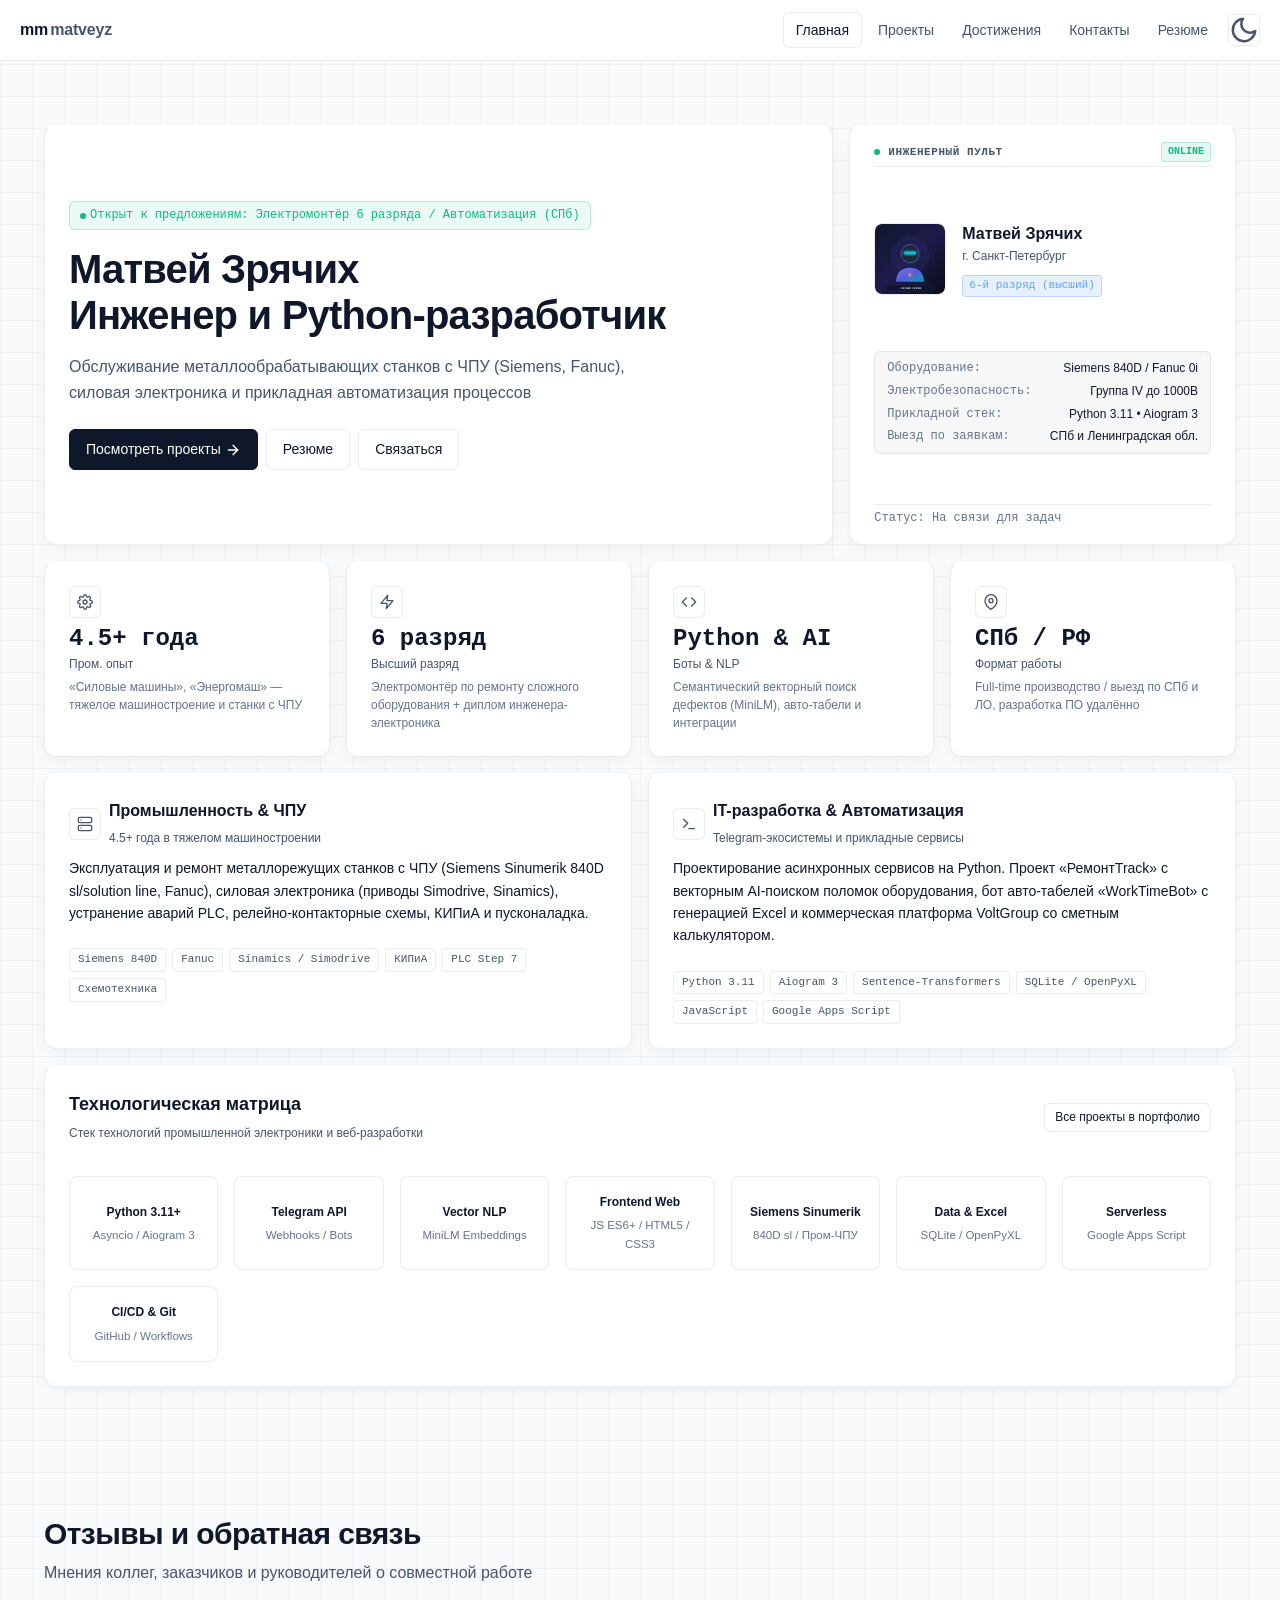
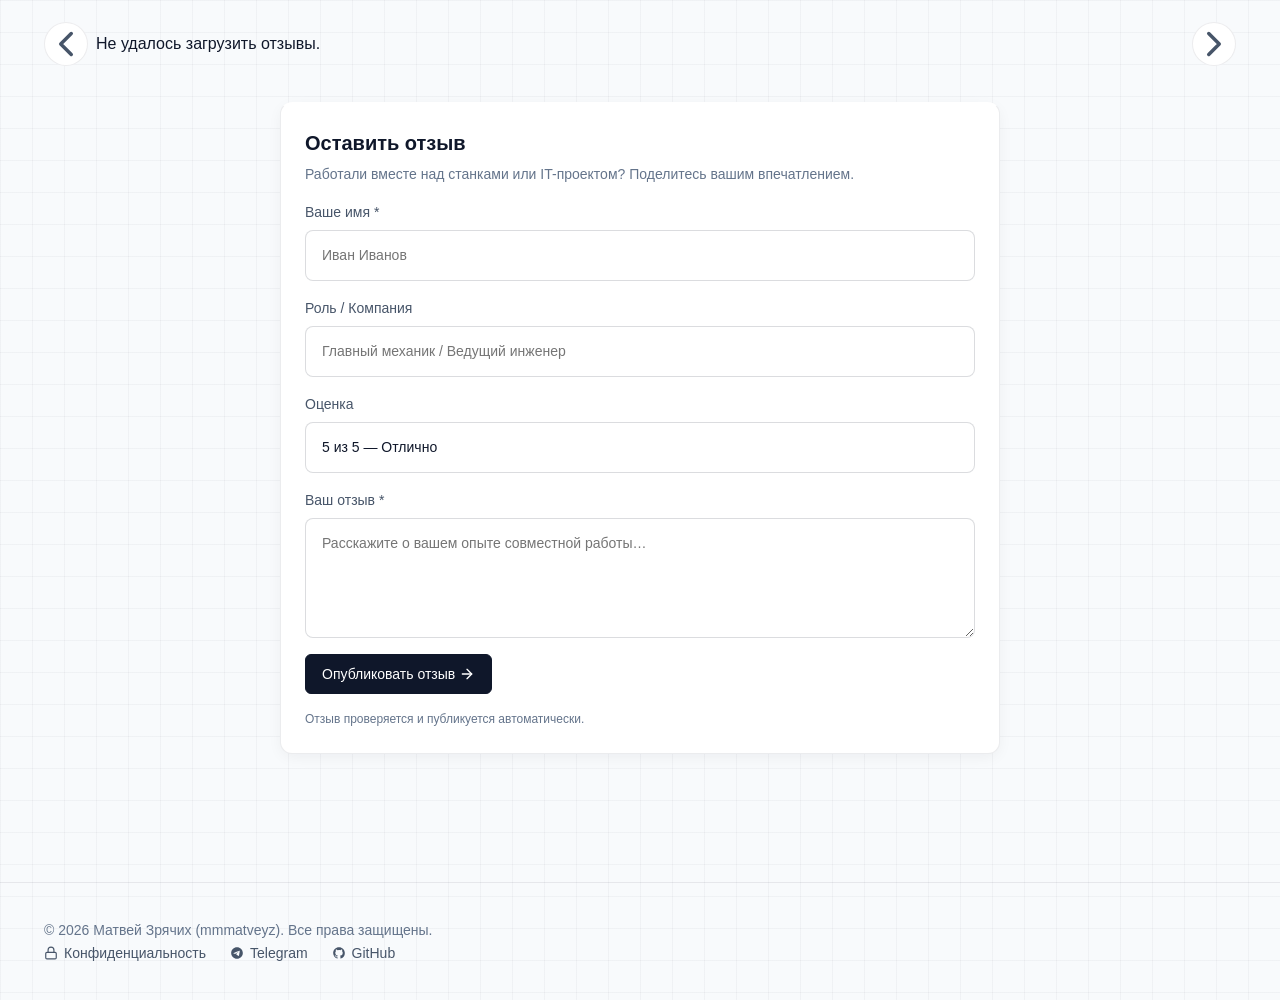
==== index.html @ 9f58d13a "feat(ui): redesign pages for high-density industrial engineering aesthetic" ====
<!DOCTYPE html>
<html lang="ru">
<head>
    <meta charset="UTF-8" />
    <meta name="viewport" content="width=device-width, initial-scale=1.0"/>
    <title>Матвей Зрячих | Электромонтёр и разработчик Telegram-ботов</title>
    <meta name="description" content="Портфолио Матвей Зрячих: обслуживание ЧПУ, разработка ботов на Python, автоматизация промышленных процессов."/>

    <meta property="og:title" content="Матвей Зрячих | Электромонтёр и разработчик Telegram-ботов">
    <meta property="og:description" content="Портфолио: обслуживание ЧПУ, разработка ботов на Python, автоматизация производства.">
    <meta property="og:type" content="website">
    <meta property="og:url" content="https://mmmatveyz.github.io/">
    <meta property="og:image" content="https://mmmatveyz.github.io/og-image.png">
    <meta property="og:locale" content="ru_RU">

    <!-- Yandex.Metrika counter -->
    <script type="text/javascript">
        (function(m,e,t,r,i,k,a){
            m[i]=m[i]||function(){(m[i].a=m[i].a||[]).push(arguments)};
            m[i].l=1*new Date();
            for (var j = 0; j < document.scripts.length; j++) {if (document.scripts[j].src === r) { return; }}
            k=e.createElement(t),a=e.getElementsByTagName(t)[0],k.async=1,k.src=r,a.parentNode.insertBefore(k,a)
        })(window, document,'script','https://mc.yandex.ru/metrika/tag.js?id=111155265', 'ym');

        ym(111155265, 'init', {ssr:true, webvisor:true, clickmap:true, ecommerce:"dataLayer", referrer: document.referrer, url: location.href, accurateTrackBounce:true, trackLinks:true});
    </script>
    <noscript><div><img src="https://mc.yandex.ru/watch/111155265" style="position:absolute; left:-9999px;" alt="" /></div></noscript>
    <!-- /Yandex.Metrika counter -->

    <script type="application/ld+json">
        {
            "@context": "https://schema.org",
            "@type": "Person",
            "name": "Матвей Зрячих",
            "jobTitle": "Электромонтёр-инженер, разработчик Telegram-ботов",
            "url": "https://mmmatveyz.github.io",
            "sameAs": ["https://t.me/mmmatveyz", "https://github.com/mmmatveyz"],
            "worksLocation": {
                "@type": "Place",
                "address": {"@type": "PostalAddress", "addressLocality": "Санкт-Петербург", "addressCountry": "RU"}
            }
        }
    </script>

    <link rel="preconnect" href="https://fonts.googleapis.com"/>
    <link rel="preconnect" href="https://fonts.gstatic.com" crossorigin/>
    <link href="https://fonts.googleapis.com/css2?family=Inter:wght@400;500;600;700&family=JetBrains+Mono:wght@400;500;600&display=swap" rel="stylesheet"/>
    <link rel="stylesheet" href="css/style.css"/>

    <!-- Theme Color & Mobile Browser Bar -->
    <meta name="theme-color" content="#080b11">
    <meta name="msapplication-TileColor" content="#080b11">

    <!-- Favicons & Touch Icons -->
    <link rel="icon" type="image/svg+xml" href="favicon.svg">
    <link rel="icon" type="image/png" sizes="32x32" href="favicon-32x32.png">
    <link rel="icon" type="image/png" sizes="16x16" href="favicon-16x16.png">
    <link rel="apple-touch-icon" sizes="180x180" href="apple-touch-icon.png">
    <link rel="shortcut icon" href="favicon.ico">

    <!-- Web App Manifest (PWA & Chrome / Edge / Android) -->
    <link rel="manifest" href="site.webmanifest">

    <!-- Yandex Browser Tableau Widget -->
    <link rel="yandex-tableau-widget" href="yandex-manifest.json">

    <!-- Content Security Policy (CSP) -->
    <meta http-equiv="Content-Security-Policy" content="default-src 'self'; script-src 'self' 'unsafe-inline' https://mc.yandex.ru; style-src 'self' 'unsafe-inline' https://fonts.googleapis.com; font-src 'self' https://fonts.gstatic.com; img-src 'self' data: https:; connect-src 'self' https://script.google.com https://mc.yandex.ru; form-action 'self' https://script.google.com; object-src 'none'; base-uri 'self';">
</head>
<body>
<a href="#main" class="skip-link">Перейти к основному содержимому</a>

<header class="header">
    <div class="container header-inner">
        <a href="index.html" class="logo">mm<span>matveyz</span></a>
        
        <button class="menu-toggle" id="menu-toggle" aria-label="Открыть меню" aria-expanded="false">
            <svg viewBox="0 0 24 24" fill="none" stroke="currentColor" stroke-width="2" stroke-linecap="round" stroke-linejoin="round">
                <line x1="4" y1="12" x2="20" y2="12"></line>
                <line x1="4" y1="6" x2="20" y2="6"></line>
                <line x1="4" y1="18" x2="20" y2="18"></line>
            </svg>
        </button>

        <nav class="nav" id="nav">
            <a href="index.html" class="nav-link active">Главная</a>
            <a href="projects.html" class="nav-link">Проекты</a>
            <a href="achievements.html" class="nav-link">Достижения</a>
            <a href="contacts.html" class="nav-link">Контакты</a>
            <a href="resume.html" class="nav-link">Резюме</a>
            <button id="theme-toggle" class="theme-toggle" aria-label="Переключить тему">
                <svg width="15" height="15" viewBox="0 0 24 24" fill="none" stroke="currentColor" stroke-width="2" stroke-linecap="round" stroke-linejoin="round">
                    <path d="M21 12.79A9 9 0 1 1 11.21 3 7 7 0 0 0 21 12.79z"></path>
                </svg>
            </button>
        </nav>
    </div>
</header>

<main id="main">
    <!-- HERO & BENTO SHOWCASE -->
    <section class="section hero-relative reveal" style="padding-top: var(--space-md);">
        <div class="container">
            <div class="bento-grid">
                <!-- HERO MAIN CARD (8 COLS) -->
                <div class="bento-card col-8 hero-bento-main">
                    <div class="status-pill">
                        <span class="status-dot"></span>
                        <span>Открыт к предложениям: Электромонтёр 6 разряда / Автоматизация (СПб)</span>
                    </div>
                    <h1 class="hero-title">
                        Матвей Зрячих<br>
                        <span class="text-gradient">Инженер и Python-разработчик</span>
                    </h1>
                    <p class="hero-subtitle">Обслуживание металлообрабатывающих станков с ЧПУ (Siemens, Fanuc), силовая электроника и прикладная автоматизация процессов</p>

                    <div class="btn-group">
                        <a href="projects.html" class="btn btn-primary">
                            <span>Посмотреть проекты</span>
                            <svg viewBox="0 0 24 24" fill="none" stroke="currentColor" stroke-width="2" stroke-linecap="round" stroke-linejoin="round">
                                <line x1="5" y1="12" x2="19" y2="12"></line>
                                <polyline points="12 5 19 12 12 19"></polyline>
                            </svg>
                        </a>
                        <a href="resume.html" class="btn btn-outline">Резюме</a>
                        <a href="contacts.html" class="btn btn-outline">Связаться</a>
                    </div>
                </div>

                <!-- AVATAR & INDUSTRIAL TELEMETRY CARD (4 COLS) -->
                <div class="bento-card col-4 console-bento-card">
                    <div class="console-head">
                        <div class="console-status">
                            <span class="status-dot"></span>
                            <span class="console-title">ИНЖЕНЕРНЫЙ ПУЛЬТ</span>
                        </div>
                        <span class="console-badge">ONLINE</span>
                    </div>

                    <div class="console-profile-row">
                        <div class="avatar-hud-wrapper" style="width: 72px; height: 72px; margin-bottom: 0; flex-shrink: 0;">
                            <img src="images/profile.svg" alt="Матвей Зрячих" width="72" height="72" class="avatar-image" loading="lazy">
                        </div>
                        <div>
                            <div style="font-weight: 600; font-size: var(--text-base); color: var(--text-primary);">Матвей Зрячих</div>
                            <div style="font-size: var(--text-xs); color: var(--text-secondary); margin-bottom: 4px;">г. Санкт-Петербург</div>
                            <span class="badge-accent" style="display: inline-block;">6-й разряд (высший)</span>
                        </div>
                    </div>

                    <div class="console-telemetry">
                        <div class="telemetry-row">
                            <span class="telemetry-key">Оборудование:</span>
                            <span class="telemetry-val">Siemens 840D / Fanuc 0i</span>
                        </div>
                        <div class="telemetry-row">
                            <span class="telemetry-key">Электробезопасность:</span>
                            <span class="telemetry-val">Группа IV до 1000В</span>
                        </div>
                        <div class="telemetry-row">
                            <span class="telemetry-key">Прикладной стек:</span>
                            <span class="telemetry-val">Python 3.11 • Aiogram 3</span>
                        </div>
                        <div class="telemetry-row">
                            <span class="telemetry-key">Выезд по заявкам:</span>
                            <span class="telemetry-val">СПб и Ленинградская обл.</span>
                        </div>
                    </div>

                    <div class="console-footer">
                        <span style="font-size: var(--text-xs); color: var(--text-muted); font-family: var(--font-mono);">Статус: На связи для задач</span>
                    </div>
                </div>

                <!-- METRIC 1: EXPERIENCE -->
                <div class="bento-card col-3">
                    <div class="bento-icon-badge">
                        <svg width="16" height="16" viewBox="0 0 24 24" fill="none" stroke="currentColor" stroke-width="2" stroke-linecap="round" stroke-linejoin="round">
                            <circle cx="12" cy="12" r="3"></circle>
                            <path d="M19.4 15a1.65 1.65 0 0 0 .33 1.82l.06.06a2 2 0 0 1 0 2.83 2 2 0 0 1-2.83 0l-.06-.06a1.65 1.65 0 0 0-1.82-.33 1.65 1.65 0 0 0-1 1.51V21a2 2 0 0 1-2 2 2 2 0 0 1-2-2v-.09A1.65 1.65 0 0 0 9 19.4a1.65 1.65 0 0 0-1.82.33l-.06.06a2 2 0 0 1-2.83 0 2 2 0 0 1 0-2.83l.06-.06a1.65 1.65 0 0 0 .33-1.82 1.65 1.65 0 0 0-1.51-1H3a2 2 0 0 1-2-2 2 2 0 0 1 2-2h.09A1.65 1.65 0 0 0 4.6 9a1.65 1.65 0 0 0-.33-1.82l-.06-.06a2 2 0 0 1 0-2.83 2 2 0 0 1 2.83 0l.06.06a1.65 1.65 0 0 0 1.82.33H9a1.65 1.65 0 0 0 1-1.51V3a2 2 0 0 1 2-2 2 2 0 0 1 2 2v.09a1.65 1.65 0 0 0 1 1.51 1.65 1.65 0 0 0 1.82-.33l.06-.06a2 2 0 0 1 2.83 0 2 2 0 0 1 0 2.83l-.06.06a1.65 1.65 0 0 0-.33 1.82V9a1.65 1.65 0 0 0 1.51 1H21a2 2 0 0 1 2 2 2 2 0 0 1-2 2h-.09a1.65 1.65 0 0 0-1.51 1z"></path>
                        </svg>
                    </div>
                    <div class="bento-val">4.5+&nbsp;года</div>
                    <div class="bento-label">Пром. опыт</div>
                    <div class="bento-desc">«Силовые машины», «Энергомаш» — тяжелое машиностроение и станки с ЧПУ</div>
                </div>

                <!-- METRIC 2: QUALIFICATION -->
                <div class="bento-card col-3">
                    <div class="bento-icon-badge">
                        <svg width="16" height="16" viewBox="0 0 24 24" fill="none" stroke="currentColor" stroke-width="2" stroke-linecap="round" stroke-linejoin="round">
                            <polygon points="13 2 3 14 12 14 11 22 21 10 12 10 13 2"></polygon>
                        </svg>
                    </div>
                    <div class="bento-val">6&nbsp;разряд</div>
                    <div class="bento-label">Высший разряд</div>
                    <div class="bento-desc">Электромонтёр по ремонту сложного оборудования + диплом инженера-электроника</div>
                </div>

                <!-- METRIC 3: IT & AI -->
                <div class="bento-card col-3">
                    <div class="bento-icon-badge">
                        <svg width="16" height="16" viewBox="0 0 24 24" fill="none" stroke="currentColor" stroke-width="2" stroke-linecap="round" stroke-linejoin="round">
                            <polyline points="16 18 22 12 16 6"></polyline>
                            <polyline points="8 6 2 12 8 18"></polyline>
                        </svg>
                    </div>
                    <div class="bento-val">Python &amp; AI</div>
                    <div class="bento-label">Боты &amp; NLP</div>
                    <div class="bento-desc">Семантический векторный поиск дефектов (MiniLM), авто-табели и интеграции</div>
                </div>

                <!-- METRIC 4: LOCATION -->
                <div class="bento-card col-3">
                    <div class="bento-icon-badge">
                        <svg width="16" height="16" viewBox="0 0 24 24" fill="none" stroke="currentColor" stroke-width="2" stroke-linecap="round" stroke-linejoin="round">
                            <path d="M21 10c0 7-9 13-9 13s-9-6-9-13a9 9 0 0 1 18 0z"></path>
                            <circle cx="12" cy="10" r="3"></circle>
                        </svg>
                    </div>
                    <div class="bento-val">СПб / РФ</div>
                    <div class="bento-label">Формат работы</div>
                    <div class="bento-desc">Full-time производство / выезд по СПб и ЛО, разработка ПО удалённо</div>
                </div>

                <!-- DIRECTION 1: INDUSTRY (6 COLS) -->
                <div class="bento-card col-6">
                    <div style="display: flex; align-items: center; gap: var(--space-sm); margin-bottom: var(--space-sm);">
                        <div class="bento-icon-badge" style="margin-bottom: 0;">
                            <svg width="16" height="16" viewBox="0 0 24 24" fill="none" stroke="currentColor" stroke-width="2" stroke-linecap="round" stroke-linejoin="round">
                                <rect x="2" y="2" width="20" height="8" rx="2" ry="2"></rect>
                                <rect x="2" y="14" width="20" height="8" rx="2" ry="2"></rect>
                                <line x1="6" y1="6" x2="6.01" y2="6"></line>
                                <line x1="6" y1="18" x2="6.01" y2="18"></line>
                            </svg>
                        </div>
                        <div>
                            <h3 style="font-size: var(--text-base); font-weight: 600; color: var(--text-primary); margin: 0;">Промышленность & ЧПУ</h3>
                            <span style="font-size: var(--text-xs); color: var(--text-secondary);">4.5+ года в тяжелом машиностроении</span>
                        </div>
                    </div>
                    <p class="card-text" style="font-size: var(--text-sm); line-height: 1.6; margin-bottom: var(--space-md);">
                        Эксплуатация и ремонт металлорежущих станков с ЧПУ (Siemens Sinumerik 840D sl/solution line, Fanuc), силовая электроника (приводы Simodrive, Sinamics), устранение аварий PLC, релейно-контакторные схемы, КИПиА и пусконаладка.
                    </p>
                    <div class="badge-list">
                        <span class="tag-chip">Siemens 840D</span>
                        <span class="tag-chip">Fanuc</span>
                        <span class="tag-chip">Sinamics / Simodrive</span>
                        <span class="tag-chip">КИПиА</span>
                        <span class="tag-chip">PLC Step 7</span>
                        <span class="tag-chip">Схемотехника</span>
                    </div>
                </div>

                <!-- DIRECTION 2: IT & BOTS (6 COLS) -->
                <div class="bento-card col-6">
                    <div style="display: flex; align-items: center; gap: var(--space-sm); margin-bottom: var(--space-sm);">
                        <div class="bento-icon-badge" style="margin-bottom: 0;">
                            <svg width="16" height="16" viewBox="0 0 24 24" fill="none" stroke="currentColor" stroke-width="2" stroke-linecap="round" stroke-linejoin="round">
                                <polyline points="4 17 10 11 4 5"></polyline>
                                <line x1="12" y1="19" x2="20" y2="19"></line>
                            </svg>
                        </div>
                        <div>
                            <h3 style="font-size: var(--text-base); font-weight: 600; color: var(--text-primary); margin: 0;">IT-разработка & Автоматизация</h3>
                            <span style="font-size: var(--text-xs); color: var(--text-secondary);">Telegram-экосистемы и прикладные сервисы</span>
                        </div>
                    </div>
                    <p class="card-text" style="font-size: var(--text-sm); line-height: 1.6; margin-bottom: var(--space-md);">
                        Проектирование асинхронных сервисов на Python. Проект «РемонтTrack» с векторным AI-поиском поломок оборудования, бот авто-табелей «WorkTimeBot» с генерацией Excel и коммерческая платформа VoltGroup со сметным калькулятором.
                    </p>
                    <div class="badge-list">
                        <span class="tag-chip">Python 3.11</span>
                        <span class="tag-chip">Aiogram 3</span>
                        <span class="tag-chip">Sentence-Transformers</span>
                        <span class="tag-chip">SQLite / OpenPyXL</span>
                        <span class="tag-chip">JavaScript</span>
                        <span class="tag-chip">Google Apps Script</span>
                    </div>
                </div>

                <!-- TECH MATRIX FULL BENTO CARD (12 COLS) -->
                <div class="bento-card col-12">
                    <div style="display: flex; justify-content: space-between; align-items: center; flex-wrap: wrap; gap: var(--space-sm); margin-bottom: var(--space-md);">
                        <div>
                            <h3 style="font-size: var(--text-lg); font-weight: 600; color: var(--text-primary); margin: 0;">Технологическая матрица</h3>
                            <span style="font-size: var(--text-xs); color: var(--text-secondary);">Стек технологий промышленной электроники и веб-разработки</span>
                        </div>
                        <a href="projects.html" class="btn btn-sm btn-outline">Все проекты в портфолио</a>
                    </div>
                    
                    <div class="tech-matrix">
                        <div class="tech-node">
                            <span class="tech-name">Python 3.11+</span>
                            <span class="tech-desc">Asyncio / Aiogram 3</span>
                        </div>
                        <div class="tech-node">
                            <span class="tech-name">Telegram API</span>
                            <span class="tech-desc">Webhooks / Bots</span>
                        </div>
                        <div class="tech-node">
                            <span class="tech-name">Vector NLP</span>
                            <span class="tech-desc">MiniLM Embeddings</span>
                        </div>
                        <div class="tech-node">
                            <span class="tech-name">Frontend Web</span>
                            <span class="tech-desc">JS ES6+ / HTML5 / CSS3</span>
                        </div>
                        <div class="tech-node">
                            <span class="tech-name">Siemens Sinumerik</span>
                            <span class="tech-desc">840D sl / Пром-ЧПУ</span>
                        </div>
                        <div class="tech-node">
                            <span class="tech-name">Data & Excel</span>
                            <span class="tech-desc">SQLite / OpenPyXL</span>
                        </div>
                        <div class="tech-node">
                            <span class="tech-name">Serverless</span>
                            <span class="tech-desc">Google Apps Script</span>
                        </div>
                        <div class="tech-node">
                            <span class="tech-name">CI/CD & Git</span>
                            <span class="tech-desc">GitHub / Workflows</span>
                        </div>
                    </div>
                </div>
            </div>
        </div>
    </section>

    <!-- REVIEWS SECTION (BENTO GLASS) -->
    <section class="section reveal">
        <div class="container">
            <div style="margin-bottom: var(--space-lg);">
                <h2 class="section-title">Отзывы и обратная связь</h2>
                <p class="section-subtitle">Мнения коллег, заказчиков и руководителей о совместной работе</p>
            </div>

            <div class="reviews-wrapper">
                <button class="carousel-btn left" id="scrollLeft" aria-label="Предыдущий отзыв">
                    <svg viewBox="0 0 24 24" fill="none" stroke="currentColor" stroke-width="2" stroke-linecap="round" stroke-linejoin="round">
                        <polyline points="15 18 9 12 15 6"></polyline>
                    </svg>
                </button>
                <div class="testimonials-grid" id="testimonials-list">
                    <p style="color: var(--text-secondary);">Загрузка отзывов…</p>
                </div>
                <button class="carousel-btn right" id="scrollRight" aria-label="Следующий отзыв">
                    <svg viewBox="0 0 24 24" fill="none" stroke="currentColor" stroke-width="2" stroke-linecap="round" stroke-linejoin="round">
                        <polyline points="9 18 15 12 9 6"></polyline>
                    </svg>
                </button>
            </div>

            <div class="mt-xl bento-card col-12" style="max-width: 720px; margin-left: auto; margin-right: auto;">
                <h3 style="font-size: var(--text-xl); font-weight: 700; color: var(--text-primary); margin-bottom: var(--space-xs);">Оставить отзыв</h3>
                <p style="font-size: var(--text-sm); color: var(--text-muted); margin-bottom: var(--space-md);">Работали вместе над станками или IT-проектом? Поделитесь вашим впечатлением.</p>
                <form class="contact-form" id="reviewForm" action="https://script.google.com/macros/s/AKfycbxrBExj_TvpbnR4Yd2Q8kvxtmKHyOLMH25m1E9v80xo3Pl7RDaNoMf_4OOhfIX8RJhR/exec" method="POST">
                    <input type="hidden" name="form-type" value="review">
                    <input type="text" name="_hp_trap" style="display:none !important;" tabindex="-1" autocomplete="off" aria-hidden="true">
                    <div class="form-group">
                        <label class="form-label" for="review-name">Ваше имя *</label>
                        <input class="form-input" type="text" id="review-name" name="name" required autocomplete="name" placeholder="Иван Иванов">
                    </div>
                    <div class="form-group">
                        <label class="form-label" for="review-role">Роль / Компания</label>
                        <input class="form-input" type="text" id="review-role" name="role" autocomplete="organization-title" placeholder="Главный механик / Ведущий инженер">
                    </div>
                    <div class="form-group">
                        <label class="form-label" for="review-stars">Оценка</label>
                        <select class="form-input" id="review-stars" name="stars">
                            <option value="5">5 из 5 — Отлично</option>
                            <option value="4">4 из 5 — Хорошо</option>
                            <option value="3">3 из 5 — Нормально</option>
                            <option value="2">2 из 5 — Удовлетворительно</option>
                            <option value="1">1 из 5 — Плохо</option>
                        </select>
                    </div>
                    <div class="form-group">
                        <label class="form-label" for="review-text">Ваш отзыв *</label>
                        <textarea class="form-textarea" id="review-text" name="message" required autocomplete="off" placeholder="Расскажите о вашем опыте совместной работы…"></textarea>
                    </div>
                    <button type="submit" class="btn btn-primary" style="align-self: flex-start;">
                        <span>Опубликовать отзыв</span>
                        <svg viewBox="0 0 24 24" fill="none" stroke="currentColor" stroke-width="2" stroke-linecap="round" stroke-linejoin="round">
                            <line x1="5" y1="12" x2="19" y2="12"></line>
                            <polyline points="12 5 19 12 12 19"></polyline>
                        </svg>
                    </button>
                    <p class="form-note">Отзыв проверяется и публикуется автоматически.</p>
                </form>
            </div>
        </div>
    </section>
</main>

<footer class="footer">
    <div class="container">
        <p>© <span id="year"></span> Матвей Зрячих (mmmatveyz). Все права защищены.</p>
        <div class="footer-links">
            <a href="privacy.html" class="footer-link">
                <svg width="14" height="14" viewBox="0 0 24 24" fill="none" stroke="currentColor" stroke-width="2" stroke-linecap="round" stroke-linejoin="round">
                    <rect x="3" y="11" width="18" height="11" rx="2" ry="2"></rect>
                    <path d="M7 11V7a5 5 0 0 1 10 0v4"></path>
                </svg>
                <span>Конфиденциальность</span>
            </a>
            <a href="https://t.me/mmmatveyz" class="footer-link" target="_blank" rel="noopener">
                <svg width="14" height="14" viewBox="0 0 24 24" fill="currentColor">
                    <path d="M12 2C6.48 2 2 6.48 2 12s4.48 10 10 10 10-4.48 10-10S17.52 2 12 2zm4.64 6.8c-.15 1.58-.8 5.42-1.13 7.19-.14.75-.42 1-.68 1.03-.58.05-1.02-.38-1.58-.75-.88-.58-1.38-.94-2.23-1.5-.99-.65-.35-1.01.22-1.59.15-.15 2.71-2.48 2.76-2.69a.2.2 0 00-.05-.18c-.06-.05-.14-.03-.21-.02-.09.02-1.49.95-4.22 2.79-.4.27-.76.41-1.08.4-.36-.01-1.04-.2-1.55-.37-.63-.2-1.12-.31-1.08-.66.02-.18.27-.36.75-.55 2.92-1.27 4.86-2.11 5.83-2.51 2.78-1.16 3.35-1.36 3.73-1.36.08 0 .27.02.39.12.1.08.13.19.14.27-.01.06.01.24 0 .38z"/>
                </svg>
                <span>Telegram</span>
            </a>
            <a href="https://github.com/mmmatveyz" class="footer-link" target="_blank" rel="noopener">
                <svg width="14" height="14" viewBox="0 0 24 24" fill="currentColor">
                    <path fill-rule="evenodd" clip-rule="evenodd" d="M12 2C6.477 2 2 6.484 2 12.017c0 4.425 2.865 8.18 6.839 9.504.5.092.682-.217.682-.483 0-.237-.008-.868-.013-1.703-2.782.605-3.369-1.343-3.369-1.343-.454-1.158-1.11-1.466-1.11-1.466-.908-.62.069-.608.069-.608 1.003.07 1.53 1.032 1.53 1.032.892 1.53 2.341 1.088 2.91.832.092-.647.35-1.088.636-1.338-2.22-.253-4.555-1.113-4.555-4.951 0-1.093.39-1.988 1.029-2.688-.103-.253-.446-1.272.098-2.65 0 0 .84-.27 2.75 1.026A9.564 9.564 0 0112 6.844c.85.004 1.705.115 2.504.337 1.909-1.296 2.747-1.027 2.747-1.027.546 1.379.202 2.398.1 2.651.64.7 1.028 1.595 1.028 2.688 0 3.848-2.339 4.695-4.566 4.943.359.309.678.92.678 1.855 0 1.338-.012 2.419-.012 2.747 0 .268.18.58.688.482A10.019 10.019 0 0022 12.017C22 6.484 17.522 2 12 2z"/>
                </svg>
                <span>GitHub</span>
            </a>
        </div>
    </div>
</footer>

<script src="js/main.js"></script>

<!-- COOKIE BANNER -->
<div id="cookie-banner" class="cookie-banner">
    <p class="card-text" style="margin: 0; font-size: var(--text-sm);">
        Этот сайт использует аналитику для сбора технической статистики и улучшения интерфейса. Продолжая использование, вы соглашаетесь с <a href="privacy.html" style="color: var(--accent-secondary); text-decoration: underline;">политикой конфиденциальности</a>.
    </p>
    <button id="accept-cookies" class="btn btn-sm btn-primary">Принять</button>
</div>

</body>
</html>
---- css/style.css ----
/* ==========================================================================
   💎 NEO-BENTO LUXURY & DARK GLASS 2.0 — DESIGN SYSTEM
   Author: Matvey Zryachikh (mmmatveyz.github.io)
   ========================================================================== */

@import 'components.css';

:root {
  color-scheme: dark;

  /* 🪨 Slate Industrial Ramp (calm, exact, technical) */
  --bg-primary: #0a0c10;
  --bg-secondary: #0f1218;
  --bg-card: #131720;
  --bg-card-hover: #181d28;
  --bg-glass: rgba(19, 23, 32, 0.94);
  --bg-elevated: #1a202c;

  /* Restrained hairlines (no neon, no glowing borders) */
  --border-subtle: rgba(241, 245, 249, 0.08);
  --border-hover: rgba(241, 245, 249, 0.16);
  --border-active: #3b82f6;
  --spotlight-color: transparent;

  /* Typography: 3 clear roles */
  --text-primary: #f1f5f9;
  --text-secondary: #94a3b8;
  --text-muted: #64748b;
  --text-inverse: #0a0c10;

  /* Restrained Industrial Accents */
  --accent-primary: #3b82f6;        /* Signal Blue: primary action / telemetry */
  --accent-secondary: #60a5fa;
  --accent-glow: transparent;
  --accent-cyan: #0ea5e9;
  --accent-cyan-glow: transparent;
  --accent-emerald: #10b981;     /* Industrial LED status */
  --accent-emerald-glow: transparent;
  --accent-amber: #f59e0b;       /* Warning / caution indicator */

  /* Honest Surface Depth (soft neutral shadows, no colored halos) */
  --shadow-sm: 0 1px 3px rgba(0, 0, 0, 0.4);
  --shadow-md: 0 4px 12px rgba(0, 0, 0, 0.45);
  --shadow-lg: 0 12px 28px rgba(0, 0, 0, 0.55);
  --shadow-glow: none;
  --shadow-spotlight: none;

  /* Typography Scale */
  --font-main: 'Inter', -apple-system, BlinkMacSystemFont, 'Segoe UI', Roboto, sans-serif;
  --font-mono: 'JetBrains Mono', monospace;

  --text-xs: 0.75rem;
  --text-sm: 0.875rem;
  --text-base: 1rem;
  --text-lg: 1.125rem;
  --text-xl: 1.25rem;
  --text-2xl: 1.5rem;
  --text-3xl: 1.875rem;
  --text-4xl: 2.5rem;
  --text-5xl: 3.25rem;

  /* 4px Spacing Scale */
  --space-xs: 4px;
  --space-sm: 8px;
  --space-md: 16px;
  --space-lg: 24px;
  --space-xl: 36px;
  --space-2xl: 64px;

  /* Nested Radii (no global pills) */
  --radius-xs: 4px;
  --radius-sm: 6px;
  --radius-md: 8px;
  --radius-lg: 12px;
  --radius-full: 9999px;

  /* Predictable Transitions */
  --transition-fast: 0.14s ease-out;
  --transition-normal: 0.22s ease-out;
  --transition-smooth: 0.32s ease-out;

  /* Aliases */
  --color-bg: var(--bg-primary);
  --color-card-bg: var(--bg-card);
  --color-border: var(--border-subtle);
  --color-border-hover: var(--border-hover);
  --color-accent: var(--accent-primary);
  --color-accent-hover: var(--accent-secondary);
  --color-text: var(--text-primary);
  --color-text-secondary: var(--text-secondary);
  --color-shadow: var(--shadow-md);
}

/* ☀️ Calibrated Light Theme */
[data-theme="light"] {
  color-scheme: light;
  --bg-primary: #f8fafc;
  --bg-secondary: #f1f5f9;
  --bg-card: #ffffff;
  --bg-card-hover: #f8fafc;
  --bg-glass: rgba(255, 255, 255, 0.95);
  --bg-elevated: #ffffff;

  --border-subtle: rgba(15, 23, 42, 0.08);
  --border-hover: rgba(15, 23, 42, 0.16);
  --border-active: #2563eb;
  --spotlight-color: transparent;

  --text-primary: #0f172a;
  --text-secondary: #475569;
  --text-muted: #64748b;
  --text-inverse: #ffffff;

  --accent-primary: #2563eb;
  --accent-secondary: #3b82f6;

  --shadow-sm: 0 1px 3px rgba(15, 23, 42, 0.06);
  --shadow-md: 0 4px 12px rgba(15, 23, 42, 0.08);
  --shadow-lg: 0 12px 24px rgba(15, 23, 42, 0.1);
  --shadow-glow: none;

  --color-bg: var(--bg-primary);
  --color-card-bg: var(--bg-card);
  --color-border: var(--border-subtle);
  --color-border-hover: var(--border-hover);
  --color-accent: var(--accent-primary);
  --color-accent-hover: var(--accent-secondary);
  --color-text: var(--text-primary);
  --color-text-secondary: var(--text-secondary);
  --color-shadow: var(--shadow-md);
}

/* ==========================================================================
   RESET & BASE STYLES
   ========================================================================== */
*, *::before, *::after {
  box-sizing: border-box;
  margin: 0;
  padding: 0;
}

html {
  font-family: var(--font-main);
  background-color: var(--bg-primary);
  color: var(--text-primary);
  line-height: 1.6;
  scroll-behavior: smooth;
  text-rendering: optimizeLegibility;
  -webkit-font-smoothing: antialiased;
  -moz-osx-font-smoothing: grayscale;
}

body {
  min-height: 100vh;
  position: relative;
  overflow-x: hidden;
  background-color: var(--bg-primary);
  background-image: 
    linear-gradient(to right, rgba(255, 255, 255, 0.03) 1px, transparent 1px),
    linear-gradient(to bottom, rgba(255, 255, 255, 0.03) 1px, transparent 1px);
  background-size: 32px 32px;
}

[data-theme="light"] body {
  background-image: 
    linear-gradient(to right, rgba(15, 23, 42, 0.035) 1px, transparent 1px),
    linear-gradient(to bottom, rgba(15, 23, 42, 0.035) 1px, transparent 1px);
  background-size: 32px 32px;
}

body::before {
  display: none;
}

body::after {
  display: none;
}

a {
  color: inherit;
  text-decoration: none;
  transition: color var(--transition-fast);
}

:focus-visible {
  outline: 2px solid var(--accent-primary);
  outline-offset: 2px;
}

.skip-link {
  position: absolute;
  top: -120px;
  left: var(--space-md);
  background: var(--text-primary);
  color: var(--text-inverse);
  padding: 8px 16px;
  z-index: 10001;
  border-radius: var(--radius-sm);
  font-weight: 600;
  font-size: var(--text-sm);
  transition: top var(--transition-fast);
}

.skip-link:focus-visible {
  top: var(--space-sm);
}

img, video {
  max-width: 100%;
  height: auto;
  display: block;
}

button, input, textarea, select {
  font: inherit;
  touch-action: manipulation;
}

/* ==========================================================================
   LAYOUT CONTAINERS & TYPOGRAPHY
   ========================================================================== */
.container {
  width: 100%;
  max-width: 1240px;
  margin: 0 auto;
  padding: 0 var(--space-lg);
}

.section {
  padding: var(--space-2xl) 0;
  position: relative;
}

h1, h2, h3, h4, h5, h6 {
  scroll-margin-top: 80px;
  text-wrap: balance;
}

.section-title {
  font-size: var(--text-3xl);
  font-weight: 600;
  letter-spacing: -0.02em;
  margin-bottom: var(--space-sm);
  color: var(--text-primary);
  line-height: 1.25;
  text-wrap: balance;
}

.section-subtitle {
  font-size: var(--text-base);
  color: var(--text-secondary);
  max-width: 620px;
  margin-bottom: var(--space-xl);
  line-height: 1.6;
}

/* Alignment & Page Header */
.text-center {
  text-align: center;
}

.text-center .section-title {
  margin-left: auto;
  margin-right: auto;
  text-align: center;
}

.text-center .section-subtitle {
  margin-left: auto;
  margin-right: auto;
  text-align: center;
}

.page-header {
  text-align: left;
  margin-bottom: var(--space-xl);
}

.page-header .section-title {
  margin-bottom: var(--space-xs);
  text-align: left;
}

.page-header .section-subtitle {
  margin: 0;
  max-width: 680px;
  text-align: left;
}

/* Margin Utilities */
.mb-xs { margin-bottom: var(--space-xs); }
.mb-sm { margin-bottom: var(--space-sm); }
.mb-md { margin-bottom: var(--space-md); }
.mb-lg { margin-bottom: var(--space-lg); }
.mb-xl { margin-bottom: var(--space-xl); }
.mt-xs { margin-top: var(--space-xs); }
.mt-sm { margin-top: var(--space-sm); }
.mt-md { margin-top: var(--space-md); }
.mt-lg { margin-top: var(--space-lg); }
.mt-xl { margin-top: var(--space-xl); }

.text-gradient {
  color: var(--text-primary);
  background: none;
  -webkit-text-fill-color: initial;
}

[data-theme="light"] .text-gradient {
  color: var(--text-primary);
  background: none;
  -webkit-text-fill-color: initial;
}

/* ==========================================================================
   NAVIGATION BAR
   ========================================================================== */
.header {
  position: sticky;
  top: 0;
  z-index: 1000;
  padding: 0;
  margin-bottom: var(--space-lg);
  background: var(--bg-card);
  border-bottom: 1px solid var(--border-subtle);
}

.header-inner {
  display: flex;
  align-items: center;
  justify-content: space-between;
  background: transparent;
  backdrop-filter: none;
  -webkit-backdrop-filter: none;
  border: none;
  border-radius: 0;
  padding: 12px 0;
  box-shadow: none;
  transition: border-color var(--transition-normal);
}

[data-theme="light"] .header-inner {
  background: transparent;
  box-shadow: none;
}

.logo {
  font-weight: 600;
  font-size: 1rem;
  letter-spacing: -0.01em;
  display: inline-flex;
  align-items: center;
  gap: 2px;
  color: var(--text-primary);
}

.logo span {
  color: var(--text-secondary);
}

.nav {
  display: flex;
  align-items: center;
  gap: 4px;
}

.nav-link {
  font-size: var(--text-sm);
  font-weight: 500;
  color: var(--text-secondary);
  padding: 6px 12px;
  border-radius: var(--radius-sm);
  transition: color var(--transition-fast), background var(--transition-fast), border-color var(--transition-fast);
  position: relative;
}

.nav-link:hover {
  color: var(--text-primary);
  background: rgba(255, 255, 255, 0.05);
}

[data-theme="light"] .nav-link:hover {
  background: rgba(15, 23, 42, 0.05);
}

.nav-link.active {
  color: var(--text-primary);
  background: rgba(255, 255, 255, 0.08);
  border: 1px solid var(--border-subtle);
  font-weight: 500;
}

.theme-toggle {
  background: transparent;
  border: 1px solid var(--border-subtle);
  border-radius: var(--radius-sm);
  width: 32px;
  height: 32px;
  display: flex;
  align-items: center;
  justify-content: center;
  cursor: pointer;
  color: var(--text-secondary);
  margin-left: var(--space-xs);
  transition: color var(--transition-fast), border-color var(--transition-fast);
}

.theme-toggle:hover {
  color: var(--text-primary);
  border-color: var(--border-hover);
  transform: none;
}

.menu-toggle {
  display: none;
  background: transparent;
  border: none;
  color: var(--text-primary);
  cursor: pointer;
  padding: var(--space-xs);
}

.menu-toggle svg {
  width: 24px;
  height: 24px;
}

/* ==========================================================================
   🧱 NEO-BENTO GRID SYSTEM
   ========================================================================== */
.bento-grid {
  display: grid;
  grid-template-columns: repeat(12, 1fr);
  gap: var(--space-md);
  margin-top: var(--space-lg);
}

/* Bento Card Base: Honest Technical Surface */
.bento-card {
  position: relative;
  background: var(--bg-card);
  border: 1px solid var(--border-subtle);
  border-top: 1px solid rgba(255, 255, 255, 0.1);
  border-radius: var(--radius-lg);
  padding: var(--space-lg);
  overflow: hidden;
  box-shadow: 0 4px 16px -2px rgba(0, 0, 0, 0.4);
  transition: border-color var(--transition-fast), background-color var(--transition-fast), transform var(--transition-fast), box-shadow var(--transition-fast);
  display: flex;
  flex-direction: column;
}

[data-theme="light"] .bento-card {
  border-top: 1px solid rgba(255, 255, 255, 0.8);
  box-shadow: 0 4px 16px -2px rgba(15, 23, 42, 0.06);
}

.bento-card::before,
.bento-card::after {
  display: none !important;
}

.bento-card:hover {
  transform: translateY(-2px);
  border-color: var(--border-hover);
  background: var(--bg-card-hover);
  box-shadow: 0 8px 24px -4px rgba(0, 0, 0, 0.55);
}

[data-theme="light"] .bento-card:hover {
  box-shadow: 0 8px 24px -4px rgba(15, 23, 42, 0.1);
}

/* Bento Column Spans */
.col-12 { grid-column: span 12; }
.col-8  { grid-column: span 8; }
.col-7  { grid-column: span 7; }
.col-6  { grid-column: span 6; }
.col-5  { grid-column: span 5; }
.col-4  { grid-column: span 4; }
.col-3  { grid-column: span 3; }

/* Bento Row Spans */
.row-2 { grid-row: span 2; }

/* ==========================================================================
   🎯 HERO BENTO SPECIAL COMPONENTS
   ========================================================================== */
.hero-bento-main {
  justify-content: center;
  position: relative;
  min-height: 420px;
}

.hero-title {
  font-size: var(--text-4xl);
  font-weight: 600;
  letter-spacing: -0.02em;
  line-height: 1.15;
  margin-bottom: var(--space-md);
}

.hero-subtitle {
  font-size: var(--text-base);
  color: var(--text-secondary);
  line-height: 1.6;
  margin-bottom: var(--space-lg);
  max-width: 580px;
}

.typewriter-cursor {
  display: inline-block;
  color: var(--text-secondary);
  font-weight: 400;
  margin-left: 2px;
  animation: blink-caret 0.75s step-end infinite;
}

@keyframes blink-caret {
  from, to { opacity: 0; }
  50% { opacity: 1; }
}

/* Status Indicator */
.status-pill {
  display: inline-flex;
  align-items: center;
  gap: var(--space-xs);
  padding: 4px 10px;
  background: rgba(16, 185, 129, 0.08);
  border: 1px solid rgba(16, 185, 129, 0.25);
  border-radius: var(--radius-sm);
  font-size: var(--text-xs);
  font-family: var(--font-mono);
  font-weight: 500;
  color: #10b981;
  margin-bottom: var(--space-md);
  width: fit-content;
}

.status-dot {
  width: 6px;
  height: 6px;
  background-color: #10b981;
  border-radius: 50%;
  display: inline-block;
}

/* Buttons */
.btn-group {
  display: flex;
  align-items: center;
  gap: var(--space-sm);
  flex-wrap: wrap;
}

.btn {
  display: inline-flex;
  align-items: center;
  justify-content: center;
  gap: var(--space-xs);
  padding: 8px 16px;
  border-radius: var(--radius-sm);
  font-size: var(--text-sm);
  font-weight: 500;
  cursor: pointer;
  transition: background var(--transition-fast), color var(--transition-fast), border-color var(--transition-fast);
  text-decoration: none;
}

.btn svg {
  width: 16px;
  height: 16px;
  transition: transform var(--transition-fast);
}

.btn:hover svg {
  transform: translateX(2px);
}

.btn-primary {
  background: var(--text-primary);
  color: var(--text-inverse);
  border: 1px solid var(--text-primary);
  box-shadow: none;
}

.btn-primary:hover {
  background: #cbd5e1;
  border-color: #cbd5e1;
  transform: none;
  box-shadow: none;
}

.btn-outline {
  background: transparent;
  color: var(--text-primary);
  border: 1px solid var(--border-subtle);
  backdrop-filter: none;
}

.btn-outline:hover {
  background: rgba(255, 255, 255, 0.06);
  border-color: var(--border-hover);
  transform: none;
}

.btn-sm {
  padding: 4px 10px;
  font-size: var(--text-xs);
}

/* ==========================================================================
   METRIC & WIDGET CARDS
   ========================================================================== */
.bento-icon-badge {
  width: 32px;
  height: 32px;
  border-radius: var(--radius-sm);
  display: flex;
  align-items: center;
  justify-content: center;
  margin-bottom: var(--space-sm);
  background: rgba(255, 255, 255, 0.04);
  border: 1px solid var(--border-subtle);
  color: var(--text-secondary);
}

.bento-icon-badge svg {
  width: 16px;
  height: 16px;
}

.bento-icon-badge.cyan,
.bento-icon-badge.emerald,
.bento-icon-badge.amber {
  background: rgba(255, 255, 255, 0.04);
  border-color: var(--border-subtle);
  color: var(--text-secondary);
}

.bento-val {
  font-size: var(--text-2xl);
  font-weight: 600;
  font-family: var(--font-mono);
  font-feature-settings: 'tnum';
  color: var(--text-primary);
  line-height: 1.1;
  margin-bottom: 2px;
}

.bento-label {
  font-size: var(--text-xs);
  font-weight: 500;
  color: var(--text-secondary);
  margin-bottom: var(--space-xs);
}

.bento-desc {
  font-size: var(--text-xs);
  color: var(--text-muted);
  line-height: 1.5;
}

/* Avatar Showcase Bento Card */
.avatar-bento-card {
  align-items: center;
  justify-content: center;
  text-align: center;
}

/* Console Telemetry HUD Card */
.console-bento-card {
  padding: var(--space-md) var(--space-lg);
  justify-content: space-between;
}

.console-head {
  display: flex;
  align-items: center;
  justify-content: space-between;
  padding-bottom: var(--space-xs);
  border-bottom: 1px solid var(--border-subtle);
  margin-bottom: var(--space-sm);
}

.console-status {
  display: flex;
  align-items: center;
  gap: 8px;
}

.console-title {
  font-family: var(--font-mono);
  font-size: 11px;
  font-weight: 600;
  color: var(--text-secondary);
  letter-spacing: 0.05em;
}

.console-badge {
  font-family: var(--font-mono);
  font-size: 10px;
  font-weight: 600;
  color: var(--accent-emerald);
  background: rgba(16, 185, 129, 0.1);
  border: 1px solid rgba(16, 185, 129, 0.25);
  padding: 1px 6px;
  border-radius: var(--radius-xs);
}

.console-profile-row {
  display: flex;
  align-items: center;
  gap: var(--space-md);
  margin-bottom: var(--space-sm);
}

.console-telemetry {
  display: flex;
  flex-direction: column;
  gap: 6px;
  background: rgba(0, 0, 0, 0.2);
  border: 1px solid var(--border-subtle);
  border-radius: var(--radius-sm);
  padding: 8px 12px;
  margin-bottom: var(--space-xs);
}

[data-theme="light"] .console-telemetry {
  background: rgba(15, 23, 42, 0.03);
}

.telemetry-row {
  display: flex;
  justify-content: space-between;
  align-items: center;
  font-size: var(--text-xs);
  line-height: 1.4;
}

.telemetry-key {
  color: var(--text-muted);
  font-family: var(--font-mono);
}

.telemetry-val {
  color: var(--text-primary);
  font-weight: 500;
  text-align: right;
}

.console-footer {
  padding-top: var(--space-xs);
  border-top: 1px solid var(--border-subtle);
  display: flex;
  justify-content: space-between;
  align-items: center;
}

.avatar-hud-wrapper {
  position: relative;
  width: 140px;
  height: 140px;
  margin-bottom: var(--space-md);
}

.avatar-hud-ring {
  display: none !important;
}

.avatar-image {
  width: 100%;
  height: 100%;
  border-radius: var(--radius-md);
  border: 1px solid var(--border-subtle);
  box-shadow: none;
  object-fit: cover;
}

/* Chip Tags */
.badge-list {
  display: flex;
  flex-wrap: wrap;
  gap: 6px;
  margin-top: var(--space-sm);
}

.tag-chip {
  display: inline-flex;
  align-items: center;
  gap: 4px;
  padding: 2px 8px;
  border-radius: var(--radius-xs);
  background: rgba(255, 255, 255, 0.03);
  border: 1px solid var(--border-subtle);
  font-size: 11px;
  font-family: var(--font-mono);
  color: var(--text-secondary);
  transition: background var(--transition-fast), border-color var(--transition-fast), color var(--transition-fast);
}

.tag-chip:hover {
  background: rgba(255, 255, 255, 0.06);
  border-color: var(--border-hover);
  color: var(--text-primary);
  transform: none;
}

/* ==========================================================================
   🎛️ PROJECTS & SHOWCASE TABS
   ========================================================================== */
.project-card {
  display: flex;
  flex-direction: column;
}

.project-preview-wrapper {
  position: relative;
  border-radius: var(--radius-md);
  overflow: hidden;
  border: 1px solid var(--border-subtle);
  margin-bottom: var(--space-md);
  background: #080a0f;
  aspect-ratio: 16/9;
  display: flex;
  align-items: center;
  justify-content: center;
}

.project-preview-wrapper video,
.project-preview-wrapper img {
  width: 100%;
  height: 100%;
  object-fit: contain;
  background: #080a0f;
}

.project-header-bar {
  display: flex;
  align-items: center;
  justify-content: space-between;
  margin-bottom: var(--space-xs);
}

.project-title {
  font-size: var(--text-lg);
  font-weight: 600;
  letter-spacing: -0.01em;
  color: var(--text-primary);
}

.project-status-tag {
  font-size: 11px;
  font-family: var(--font-mono);
  font-weight: 500;
  padding: 2px 8px;
  border-radius: var(--radius-xs);
  background: rgba(16, 185, 129, 0.08);
  color: #10b981;
  border: 1px solid rgba(16, 185, 129, 0.25);
}

.project-tabs-segmented {
  display: flex;
  gap: 4px;
  padding: 2px;
  background: rgba(0, 0, 0, 0.2);
  border: 1px solid var(--border-subtle);
  border-radius: var(--radius-sm);
  margin: var(--space-md) 0 var(--space-sm);
}

.segmented-tab-btn {
  flex: 1;
  background: transparent;
  border: none;
  color: var(--text-secondary);
  font-size: var(--text-xs);
  font-weight: 500;
  padding: 6px 10px;
  cursor: pointer;
  border-radius: var(--radius-xs);
  transition: background var(--transition-fast), color var(--transition-fast), border-color var(--transition-fast);
}

.segmented-tab-btn.active {
  background: var(--bg-card);
  color: var(--text-primary);
  border: 1px solid var(--border-subtle);
}

.tab-pane {
  display: none;
  font-size: var(--text-sm);
  color: var(--text-secondary);
  line-height: 1.6;
}

.tab-pane.active {
  display: block;
  animation: fadeIn 0.25s ease;
}

@keyframes fadeIn {
  from { opacity: 0; transform: translateY(3px); }
  to { opacity: 1; transform: translateY(0); }
}

/* ==========================================================================
   ⭐ REVIEWS & CAROUSEL
   ========================================================================== */
.reviews-wrapper {
  position: relative;
  display: flex;
  align-items: center;
  gap: var(--space-sm);
}

.carousel-btn {
  background: var(--bg-card);
  border: 1px solid var(--border-subtle);
  border-radius: 50%;
  width: 44px;
  height: 44px;
  display: flex;
  align-items: center;
  justify-content: center;
  color: var(--text-secondary);
  cursor: pointer;
  flex-shrink: 0;
  transition: background var(--transition-fast), color var(--transition-fast), border-color var(--transition-fast);
  backdrop-filter: blur(12px);
}

.carousel-btn:hover {
  background: var(--accent-primary);
  color: #ffffff;
  border-color: var(--accent-primary);
  transform: scale(1.08);
}

.testimonials-grid {
  display: flex;
  gap: var(--space-md);
  overflow-x: auto;
  scroll-behavior: smooth;
  padding: var(--space-xs) 0;
  scrollbar-width: none;
  flex: 1;
}

.testimonials-grid::-webkit-scrollbar {
  display: none;
}

.testimonial-card {
  min-width: 320px;
  max-width: 380px;
  flex-shrink: 0;
  background: var(--bg-card);
  border: 1px solid var(--border-subtle);
  border-radius: var(--radius-md);
  padding: var(--space-lg);
}

.testimonial-header {
  display: flex;
  align-items: center;
  gap: var(--space-sm);
  margin-bottom: var(--space-sm);
}

.testimonial-avatar {
  width: 40px;
  height: 40px;
  border-radius: 50%;
  background: linear-gradient(135deg, var(--accent-primary), var(--accent-cyan));
  color: #ffffff;
  font-weight: 700;
  font-size: 15px;
  display: flex;
  align-items: center;
  justify-content: center;
  flex-shrink: 0;
}

.testimonial-name {
  font-weight: 700;
  font-size: var(--text-sm);
  color: var(--text-primary);
}

.testimonial-role {
  font-size: var(--text-xs);
  color: var(--text-muted);
}

.testimonial-text {
  font-size: var(--text-sm);
  color: var(--text-secondary);
  line-height: 1.6;
  margin-bottom: var(--space-sm);
  font-style: italic;
}

.testimonial-rating svg {
  width: 16px;
  height: 16px;
  fill: #fbbf24;
  margin-right: 2px;
}

/* ==========================================================================
   📋 FORMS & INPUTS (GLASS 2.0)
   ========================================================================== */
.contact-form {
  display: flex;
  flex-direction: column;
  gap: var(--space-md);
}

.form-group {
  display: flex;
  flex-direction: column;
  gap: 6px;
}

.form-label {
  font-size: var(--text-sm);
  font-weight: 500;
  color: var(--text-secondary);
}

.form-input,
.form-textarea {
  width: 100%;
  padding: 0.85rem 1rem;
  border: 1px solid var(--border-subtle);
  border-radius: var(--radius-md);
  background: rgba(0, 0, 0, 0.25);
  color: var(--text-primary);
  font-size: var(--text-sm);
  transition: border-color var(--transition-fast), background var(--transition-fast), box-shadow var(--transition-fast);
}

[data-theme="light"] .form-input,
[data-theme="light"] .form-textarea {
  background: #ffffff;
  border-color: rgba(15, 23, 42, 0.15);
}

.form-input:focus,
.form-textarea:focus {
  outline: none;
  border-color: var(--accent-primary);
  box-shadow: 0 0 0 2px rgba(59, 130, 246, 0.25);
  background: var(--bg-card);
}

.form-textarea {
  min-height: 120px;
  resize: vertical;
}

select.form-input {
  cursor: pointer;
  appearance: none;
  -webkit-appearance: none;
  background-image: url("data:image/svg+xml,%3Csvg xmlns='http://www.w3.org/2000/svg' width='16' height='16' viewBox='0 0 24 24' fill='none' stroke='%2394a3b8' stroke-width='2' stroke-linecap='round' stroke-linejoin='round'%3E%3Cpolyline points='6 9 12 15 18 9'%3E%3C/polyline%3E%3C/svg%3E");
  background-repeat: no-repeat;
  background-position: right 1rem center;
  background-size: 1rem;
  padding-right: 2.75rem;
}

select.form-input option {
  background-color: var(--bg-secondary);
  color: var(--text-primary);
  padding: 0.75rem;
  font-size: var(--text-sm);
}

[data-theme="light"] select.form-input option {
  background-color: #ffffff;
  color: #0f172a;
}

.form-note {
  font-size: var(--text-xs);
  color: var(--text-muted);
}

/* ==========================================================================
   🍪 COOKIE BANNER & MODALS
   ========================================================================== */
.cookie-banner {
  position: fixed;
  bottom: 24px;
  left: 50%;
  transform: translateX(-50%);
  width: calc(100% - 32px);
  max-width: 600px;
  background: rgba(13, 17, 26, 0.92);
  backdrop-filter: blur(20px);
  -webkit-backdrop-filter: blur(20px);
  border: 1px solid var(--border-hover);
  border-radius: var(--radius-md);
  padding: 1rem 1.4rem;
  display: none;
  align-items: center;
  justify-content: space-between;
  gap: var(--space-md);
  z-index: 9999;
  box-shadow: var(--shadow-lg);
}

.modal-overlay {
  position: fixed;
  inset: 0;
  background: rgba(4, 6, 11, 0.85);
  backdrop-filter: blur(16px);
  -webkit-backdrop-filter: blur(16px);
  display: flex;
  align-items: center;
  justify-content: center;
  padding: var(--space-md);
  z-index: 10000;
  opacity: 0;
  visibility: hidden;
  transition: opacity var(--transition-normal), visibility var(--transition-normal);
}

.modal-overlay.active {
  opacity: 1;
  visibility: visible;
}

.modal-card {
  background: var(--bg-secondary);
  border: 1px solid var(--border-hover);
  border-radius: var(--radius-lg);
  padding: var(--space-xl);
  width: 100%;
  max-width: 820px;
  position: relative;
  box-shadow: var(--shadow-lg);
}

.modal-close {
  position: absolute;
  top: 1.25rem;
  right: 1.25rem;
  background: rgba(255, 255, 255, 0.05);
  border: 1px solid var(--border-subtle);
  border-radius: 50%;
  width: 36px;
  height: 36px;
  display: flex;
  align-items: center;
  justify-content: center;
  color: var(--text-secondary);
  cursor: pointer;
  transition: background var(--transition-fast), color var(--transition-fast);
}

.modal-close:hover {
  background: rgba(255, 255, 255, 0.1);
  color: #ffffff;
  transform: rotate(90deg);
}

body.modal-open {
  overflow: hidden;
}

/* ==========================================================================
   👣 FOOTER
   ========================================================================== */
.footer {
  border-top: 1px solid var(--border-subtle);
  padding: var(--space-xl) 0;
  margin-top: var(--space-2xl);
  color: var(--text-muted);
  font-size: var(--text-sm);
}

.footer-inner {
  display: flex;
  align-items: center;
  justify-content: space-between;
  flex-wrap: wrap;
  gap: var(--space-md);
}

.footer-links {
  display: flex;
  align-items: center;
  gap: var(--space-lg);
}

.footer-link {
  display: inline-flex;
  align-items: center;
  gap: 6px;
  color: var(--text-secondary);
  transition: color var(--transition-fast);
}

.footer-link:hover {
  color: var(--accent-primary);
}

/* ==========================================================================
   🎛️ PROJECT FILTERS (DARK GLASS 2.0 PILL)
   ========================================================================== */
.project-filters {
  display: flex;
  gap: 4px;
  justify-content: flex-start;
  align-items: center;
  margin-bottom: var(--space-xl);
  flex-wrap: wrap;
  background: var(--bg-card);
  padding: 4px;
  border-radius: var(--radius-md);
  border: 1px solid var(--border-subtle);
  width: fit-content;
}

.filter-btn {
  background: transparent;
  border: 1px solid transparent;
  color: var(--text-secondary);
  padding: 6px 14px;
  border-radius: var(--radius-sm);
  cursor: pointer;
  font-size: var(--text-xs);
  font-family: var(--font-mono);
  font-weight: 500;
  transition: background var(--transition-fast), color var(--transition-fast), border-color var(--transition-fast);
}

.filter-btn:hover {
  background: rgba(255, 255, 255, 0.05);
  color: var(--text-primary);
  border-color: transparent;
}

.filter-btn.active {
  background: var(--bg-elevated);
  color: var(--text-primary);
  border-color: var(--border-hover);
  box-shadow: 0 1px 4px rgba(0, 0, 0, 0.4);
  font-weight: 600;
}

[data-theme="light"] .filter-btn {
  background: transparent;
  border-color: transparent;
  color: var(--text-secondary);
}

[data-theme="light"] .filter-btn:hover {
  background: rgba(15, 23, 42, 0.05);
}

[data-theme="light"] .filter-btn.active {
  background: #ffffff;
  color: var(--text-primary);
  border-color: rgba(15, 23, 42, 0.15);
  box-shadow: 0 1px 4px rgba(15, 23, 42, 0.08);
}

/* ==========================================================================
   🚀 SKILLS TICKER / MARQUEE
   ========================================================================== */
.skills-ticker-wrapper {
  background: var(--bg-card);
  border: 1px solid var(--border-subtle);
  border-radius: var(--radius-lg);
  padding: 1.15rem 0;
  margin-top: var(--space-md);
  overflow: hidden;
  backdrop-filter: blur(20px);
  -webkit-backdrop-filter: blur(20px);
}

.skills-ticker {
  width: 100%;
  overflow: hidden;
  white-space: nowrap;
  position: relative;
  mask-image: linear-gradient(to right, transparent, black 8%, black 92%, transparent);
  -webkit-mask-image: linear-gradient(to right, transparent, black 8%, black 92%, transparent);
}

.skills-ticker-track {
  display: inline-flex;
  align-items: center;
  gap: var(--space-xl);
  width: max-content;
  animation: marquee 32s linear infinite;
}

.skills-ticker:hover .skills-ticker-track {
  animation-play-state: paused;
}

.skill-item {
  display: inline-flex;
  align-items: center;
  gap: 8px;
  font-family: var(--font-mono);
  font-size: var(--text-sm);
  color: var(--text-secondary);
  font-weight: 500;
}

.skill-dot {
  color: var(--accent-primary);
  font-weight: 700;
}

@keyframes marquee {
  0% { transform: translateX(0%); }
  100% { transform: translateX(-50%); }
}

/* ==========================================
   ⚡ TECH STACK MATRIX GRID
   ========================================== */
.tech-matrix {
  display: grid;
  grid-template-columns: repeat(auto-fill, minmax(130px, 1fr));
  gap: var(--space-md);
  margin-top: var(--space-md);
}

.tech-node {
  display: flex;
  flex-direction: column;
  align-items: center;
  justify-content: center;
  gap: var(--space-xs);
  padding: var(--space-md) var(--space-sm);
  background: rgba(255, 255, 255, 0.03);
  border: 1px solid var(--border-subtle);
  border-radius: var(--radius-md);
  text-align: center;
  transition: background var(--transition-fast), border-color var(--transition-fast);
}

.tech-node:hover {
  background: rgba(255, 255, 255, 0.05);
  border-color: var(--border-hover);
  transform: none;
}

.tech-icon {
  font-size: 1.5rem;
}

.tech-name {
  font-size: var(--text-xs);
  font-weight: 600;
  color: var(--text-primary);
}

.tech-desc {
  font-size: 0.72rem;
  color: var(--text-muted);
}

/* ==========================================================================
   📬 CONTACT CHANNELS & GEO CARDS
   ========================================================================== */
.contact-channels {
  display: flex;
  flex-direction: column;
  gap: var(--space-sm);
}

.contact-channel-card {
  display: flex;
  align-items: center;
  gap: var(--space-md);
  padding: 12px 16px;
  background: var(--bg-card);
  border: 1px solid var(--border-subtle);
  border-radius: var(--radius-md);
  text-decoration: none;
  transition: border-color var(--transition-fast), background var(--transition-fast);
}

.contact-channel-card:hover {
  transform: none;
  border-color: var(--border-hover);
  background: var(--bg-card-hover);
  box-shadow: none;
}

.contact-channel-icon {
  width: 40px;
  height: 40px;
  border-radius: var(--radius-sm);
  display: flex;
  align-items: center;
  justify-content: center;
  flex-shrink: 0;
  background: rgba(255, 255, 255, 0.04);
  border: 1px solid var(--border-subtle);
  color: var(--text-secondary);
}

.contact-channel-icon.tg-icon {
  color: #38bdf8;
}

.contact-channel-icon.phone-icon {
  color: #10b981;
}

.contact-channel-icon.email-icon {
  color: #60a5fa;
}

.contact-channel-icon.gh-icon {
  color: var(--text-primary);
}

.contact-channel-info {
  flex: 1;
  min-width: 0;
}

.contact-channel-label {
  font-size: var(--text-xs);
  color: var(--text-muted);
  display: flex;
  align-items: center;
  gap: 6px;
  margin-bottom: 2px;
}

.badge-accent {
  background: rgba(59, 130, 246, 0.12);
  color: #60a5fa;
  padding: 1px 6px;
  border-radius: var(--radius-xs);
  font-size: 11px;
  font-family: var(--font-mono);
  font-weight: 500;
  border: 1px solid rgba(59, 130, 246, 0.25);
}

.contact-channel-val {
  font-size: var(--text-sm);
  font-weight: 600;
  color: var(--text-primary);
  font-family: var(--font-mono);
  overflow: hidden;
  text-overflow: ellipsis;
  white-space: nowrap;
}

.contact-channel-arrow {
  color: var(--text-muted);
  font-size: var(--text-base);
  transition: color var(--transition-fast), transform var(--transition-fast);
}

.contact-channel-card:hover .contact-channel-arrow {
  color: var(--accent-primary);
  transform: scale(1.15);
}

.contact-geo {
  padding: 1.15rem 1.25rem;
  border-radius: var(--radius-md);
  background: rgba(0, 0, 0, 0.28);
  border: 1px solid var(--border-subtle);
  margin-top: var(--space-xs);
}

.geo-header {
  display: flex;
  align-items: center;
  gap: 8px;
  font-size: var(--text-sm);
  color: var(--text-primary);
}

/* ==========================================================================
   📱 RESPONSIVE DESIGN (MOBILE & TABLET)
   ========================================================================== */
@media (max-width: 1024px) {
  .col-8, .col-7, .col-6, .col-5, .col-4, .col-3 {
    grid-column: span 12;
  }

  .bento-card {
    padding: var(--space-lg);
  }

  .hero-title {
    font-size: var(--text-3xl);
  }
}

@media (max-width: 768px) {
  .header {
    top: var(--space-xs);
    padding: 0 var(--space-xs);
  }

  .menu-toggle {
    display: block;
  }

  .nav {
    display: none;
    position: absolute;
    top: calc(100% + 8px);
    left: var(--space-xs);
    right: var(--space-xs);
    background: rgba(11, 15, 23, 0.95);
    backdrop-filter: blur(20px);
    border: 1px solid var(--border-subtle);
    border-radius: var(--radius-md);
    flex-direction: column;
    padding: var(--space-md);
    gap: var(--space-xs);
    box-shadow: var(--shadow-lg);
  }

  .nav.active {
    display: flex;
  }

  .hero-bento-main {
    min-height: auto;
  }

  .hero-title {
    font-size: var(--text-2xl);
  }

  .bento-val {
    font-size: var(--text-2xl);
  }

  .btn-group {
    flex-direction: column;
    width: 100%;
  }

  .btn {
    width: 100%;
  }

  .footer-inner {
    flex-direction: column;
    text-align: center;
  }
}

/* ==========================================================================
   ♿ ACCESSIBILITY: PREFERS REDUCED MOTION
   ========================================================================== */
@media (prefers-reduced-motion: reduce) {
  *, *::before, *::after {
    animation-duration: 0.01ms !important;
    animation-iteration-count: 1 !important;
    transition-duration: 0.01ms !important;
    scroll-behavior: auto !important;
  }
  .skills-ticker-track {
    animation: none !important;
  }
}
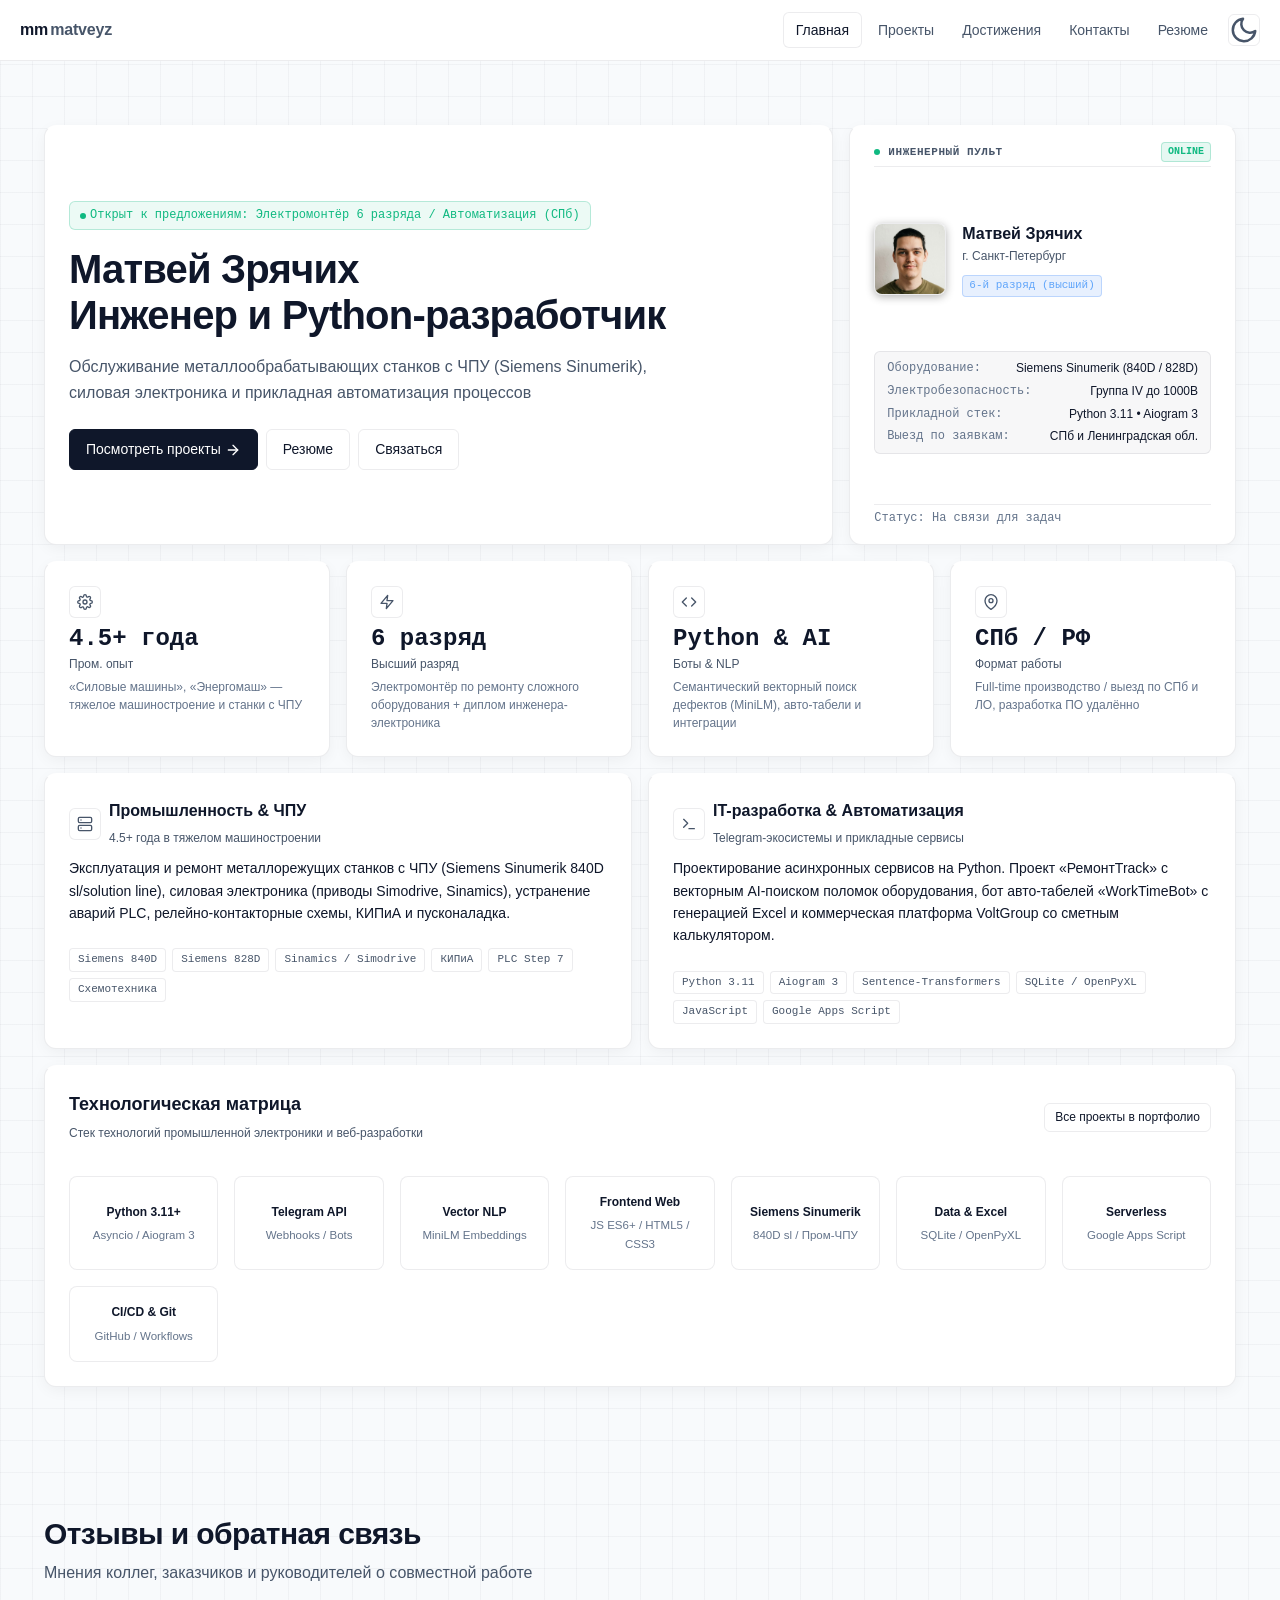
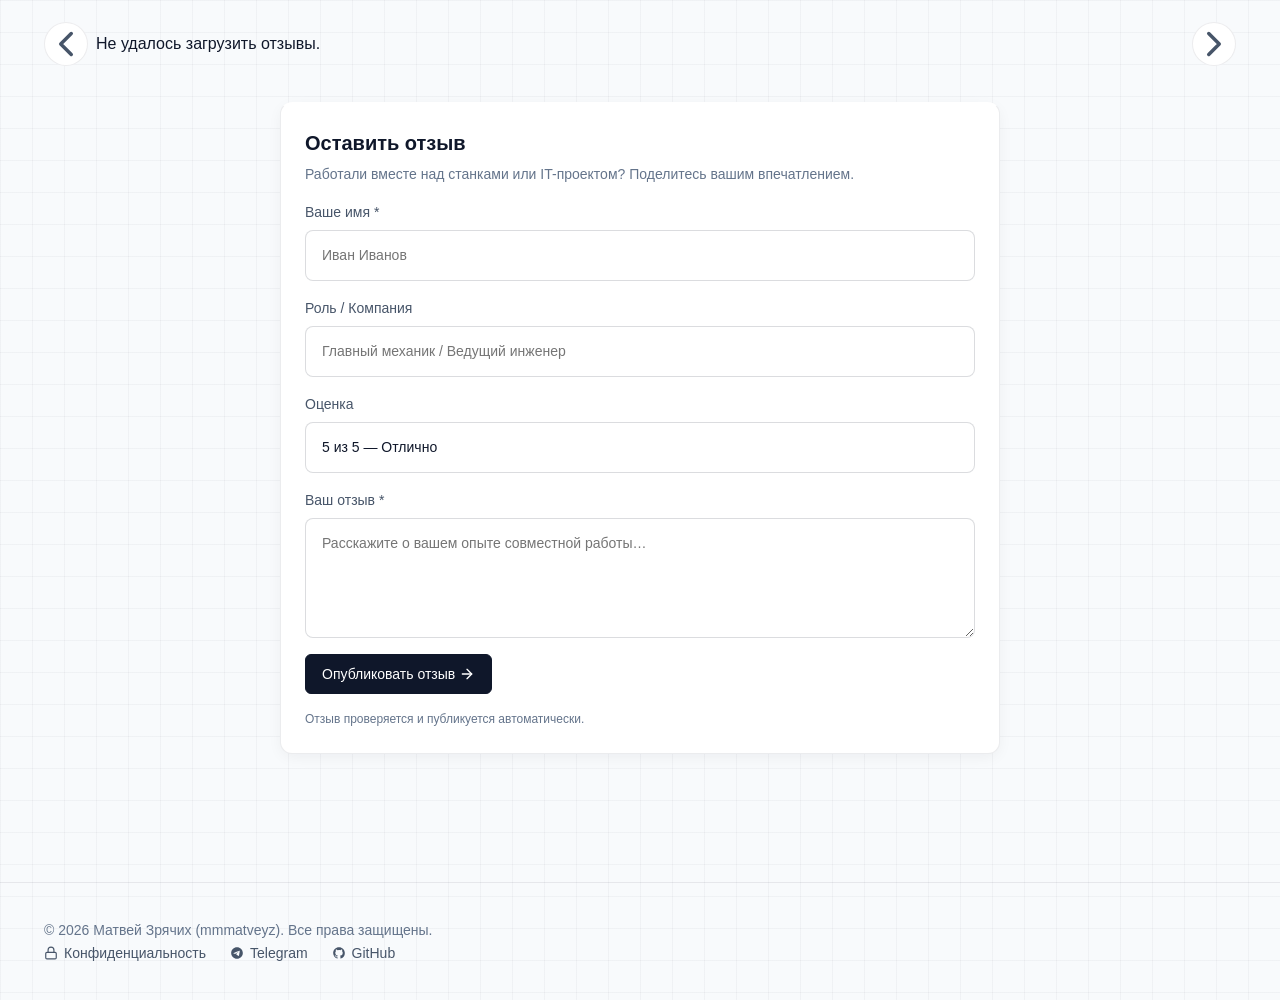
==== commit 2116698e: "feat(profile): update avatar with user photo and remove all Fanuc references" ====
--- a/index.html
+++ b/index.html
@@ -112,7 +112,7 @@
                         Матвей Зрячих<br>
                         <span class="text-gradient">Инженер и Python-разработчик</span>
                     </h1>
-                    <p class="hero-subtitle">Обслуживание металлообрабатывающих станков с ЧПУ (Siemens, Fanuc), силовая электроника и прикладная автоматизация процессов</p>
+                    <p class="hero-subtitle">Обслуживание металлообрабатывающих станков с ЧПУ (Siemens Sinumerik), силовая электроника и прикладная автоматизация процессов</p>
 
                     <div class="btn-group">
                         <a href="projects.html" class="btn btn-primary">
@@ -139,7 +139,7 @@
 
                     <div class="console-profile-row">
                         <div class="avatar-hud-wrapper" style="width: 72px; height: 72px; margin-bottom: 0; flex-shrink: 0;">
-                            <img src="images/profile.svg" alt="Матвей Зрячих" width="72" height="72" class="avatar-image" loading="lazy">
+                            <img src="images/avatar.jpg" alt="Матвей Зрячих" width="72" height="72" class="avatar-image" loading="lazy">
                         </div>
                         <div>
                             <div style="font-weight: 600; font-size: var(--text-base); color: var(--text-primary);">Матвей Зрячих</div>
@@ -151,7 +151,7 @@
                     <div class="console-telemetry">
                         <div class="telemetry-row">
                             <span class="telemetry-key">Оборудование:</span>
-                            <span class="telemetry-val">Siemens 840D / Fanuc 0i</span>
+                            <span class="telemetry-val">Siemens Sinumerik (840D / 828D)</span>
                         </div>
                         <div class="telemetry-row">
                             <span class="telemetry-key">Электробезопасность:</span>
@@ -240,11 +240,11 @@
                         </div>
                     </div>
                     <p class="card-text" style="font-size: var(--text-sm); line-height: 1.6; margin-bottom: var(--space-md);">
-                        Эксплуатация и ремонт металлорежущих станков с ЧПУ (Siemens Sinumerik 840D sl/solution line, Fanuc), силовая электроника (приводы Simodrive, Sinamics), устранение аварий PLC, релейно-контакторные схемы, КИПиА и пусконаладка.
+                        Эксплуатация и ремонт металлорежущих станков с ЧПУ (Siemens Sinumerik 840D sl/solution line), силовая электроника (приводы Simodrive, Sinamics), устранение аварий PLC, релейно-контакторные схемы, КИПиА и пусконаладка.
                     </p>
                     <div class="badge-list">
                         <span class="tag-chip">Siemens 840D</span>
-                        <span class="tag-chip">Fanuc</span>
+                        <span class="tag-chip">Siemens 828D</span>
                         <span class="tag-chip">Sinamics / Simodrive</span>
                         <span class="tag-chip">КИПиА</span>
                         <span class="tag-chip">PLC Step 7</span>
--- a/css/style.css
+++ b/css/style.css
@@ -773,8 +773,9 @@
   height: 100%;
   border-radius: var(--radius-md);
   border: 1px solid var(--border-subtle);
-  box-shadow: none;
+  box-shadow: 0 2px 8px rgba(0, 0, 0, 0.3);
   object-fit: cover;
+  object-position: center 20%;
 }
 
 /* Chip Tags */
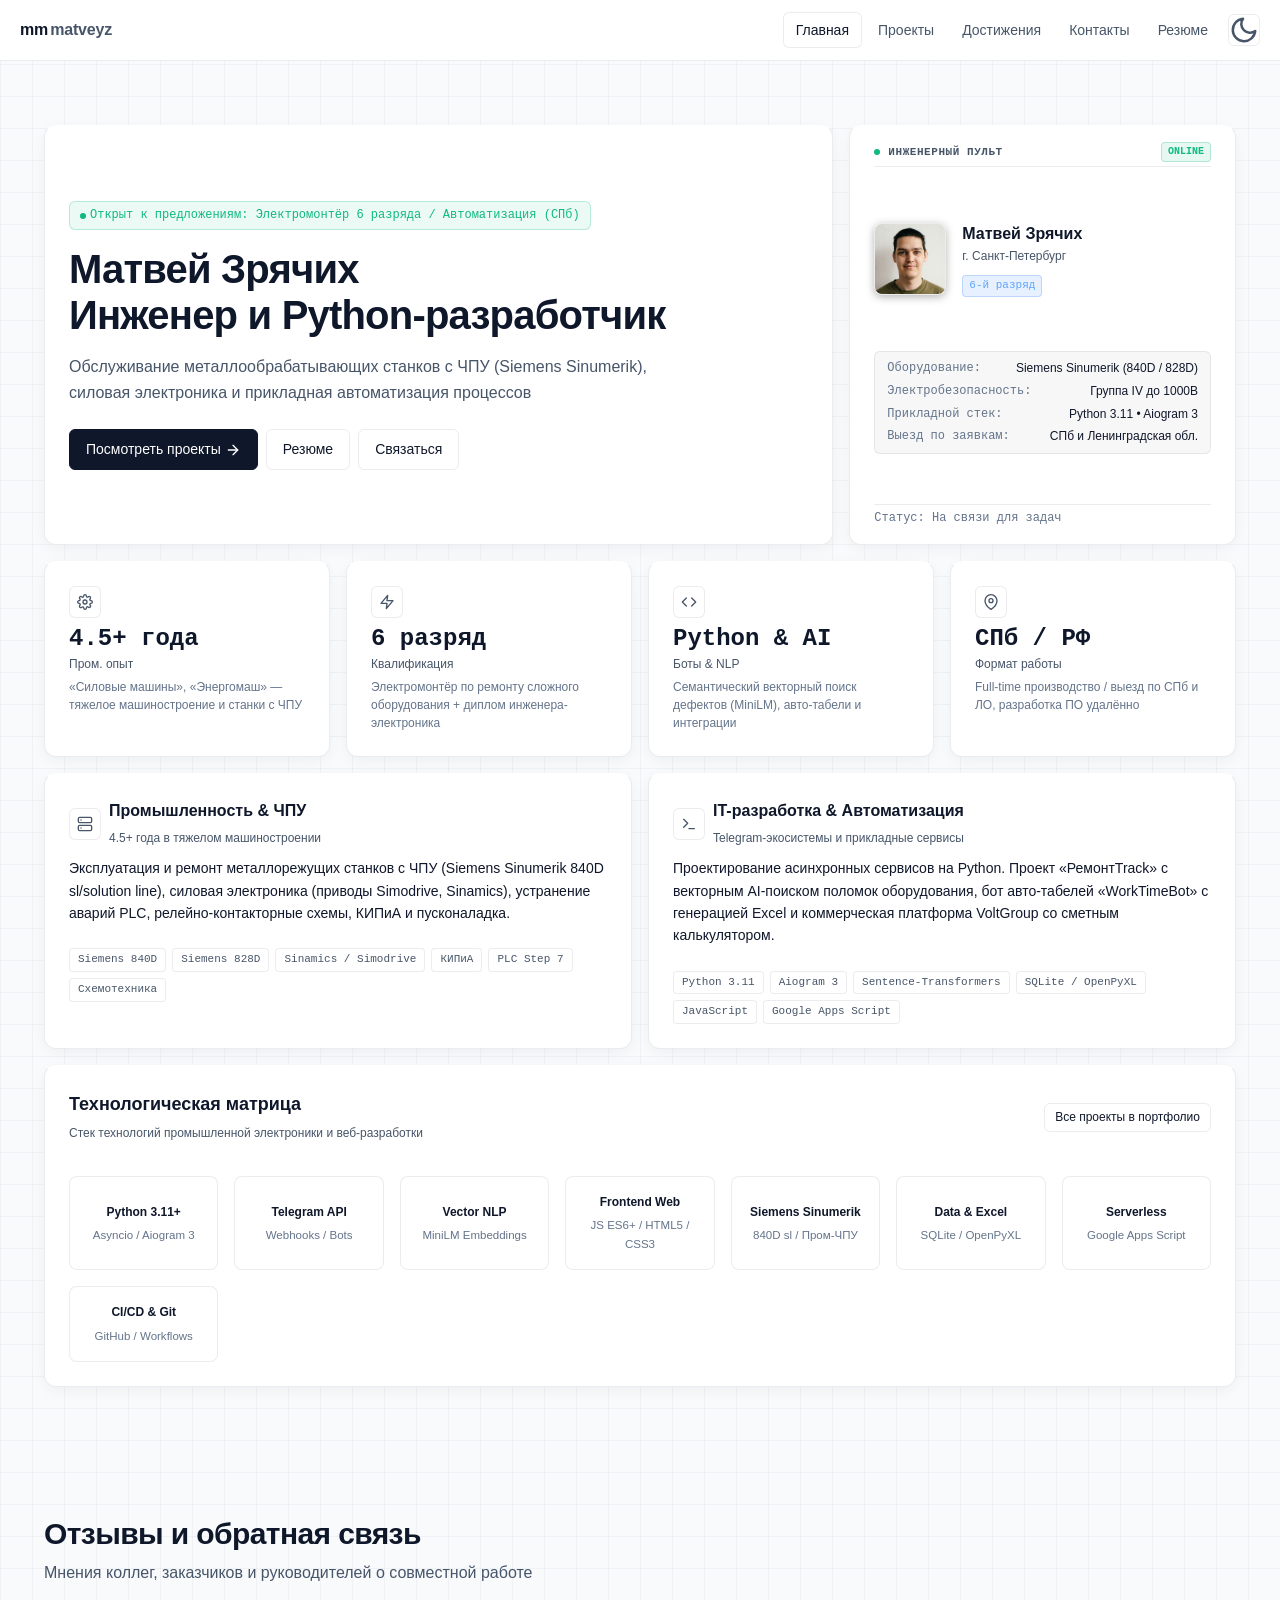
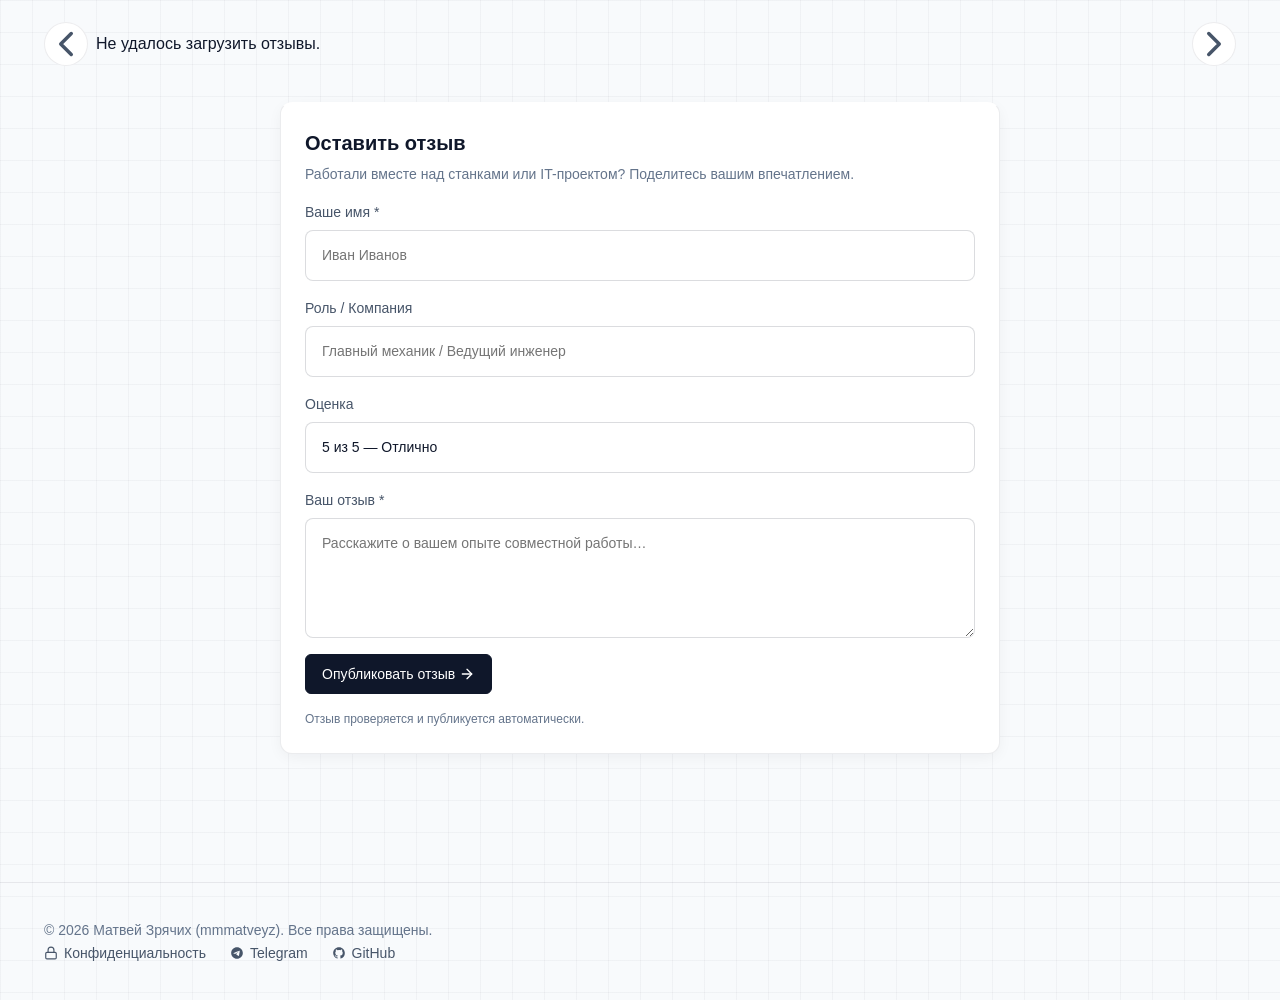
==== commit a693d92d: "fix(copy): remove word 'высший' from rank and credentials across all pages" ====
--- a/index.html
+++ b/index.html
@@ -144,7 +144,7 @@
                         <div>
                             <div style="font-weight: 600; font-size: var(--text-base); color: var(--text-primary);">Матвей Зрячих</div>
                             <div style="font-size: var(--text-xs); color: var(--text-secondary); margin-bottom: 4px;">г. Санкт-Петербург</div>
-                            <span class="badge-accent" style="display: inline-block;">6-й разряд (высший)</span>
+                            <span class="badge-accent" style="display: inline-block;">6-й разряд</span>
                         </div>
                     </div>
 
@@ -193,7 +193,7 @@
                         </svg>
                     </div>
                     <div class="bento-val">6&nbsp;разряд</div>
-                    <div class="bento-label">Высший разряд</div>
+                    <div class="bento-label">Квалификация</div>
                     <div class="bento-desc">Электромонтёр по ремонту сложного оборудования + диплом инженера-электроника</div>
                 </div>
 
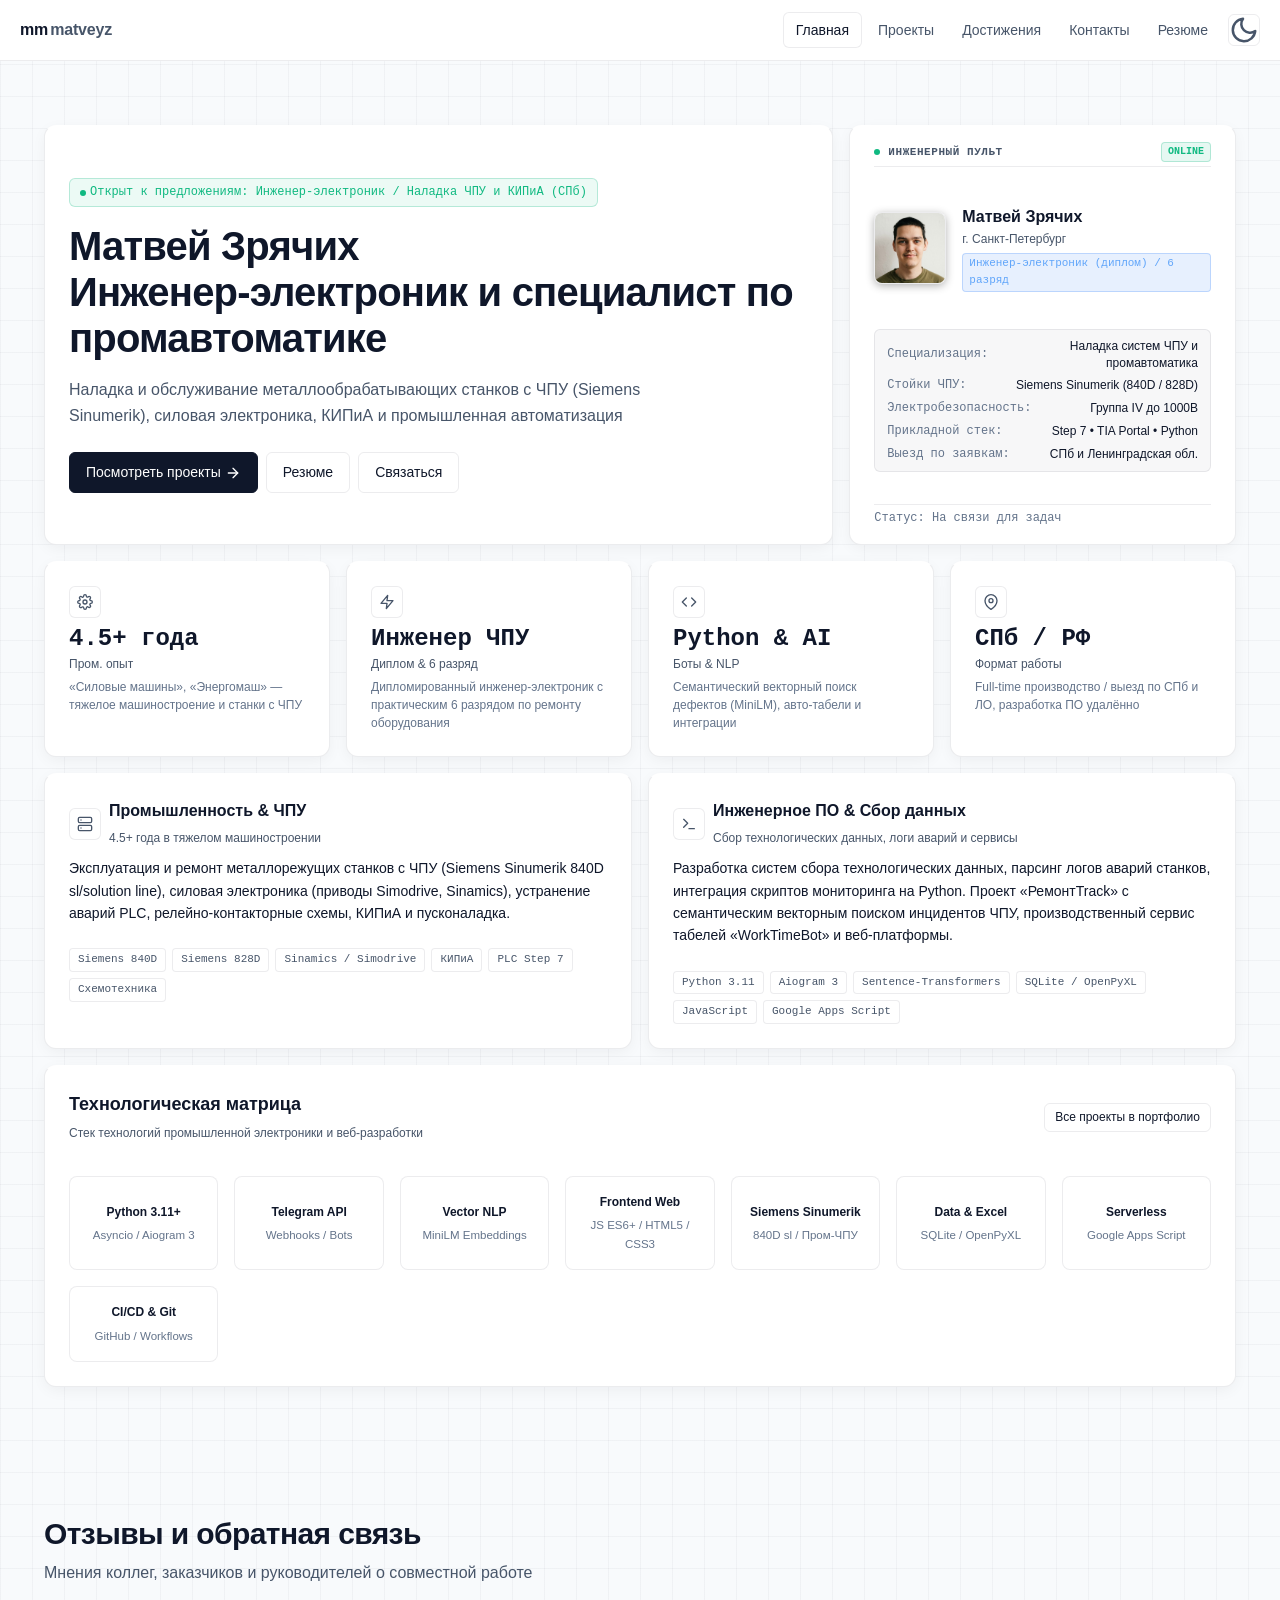
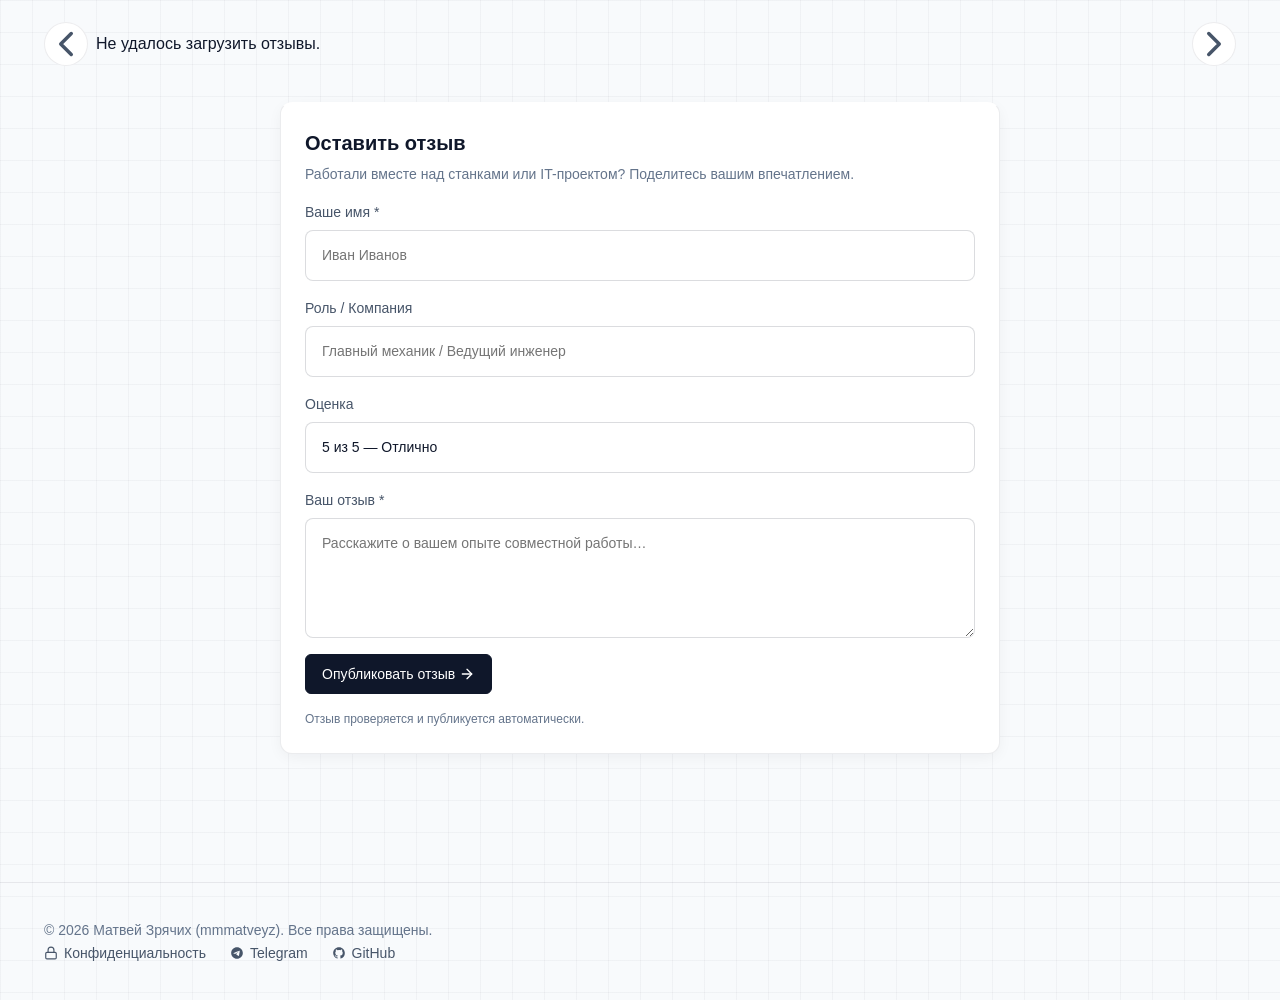
==== commit 62c208a9: "feat(positioning): reposition as Electronics Engineer and Industrial CNC Specialist" ====
--- a/index.html
+++ b/index.html
@@ -3,11 +3,11 @@
 <head>
     <meta charset="UTF-8" />
     <meta name="viewport" content="width=device-width, initial-scale=1.0"/>
-    <title>Матвей Зрячих | Электромонтёр и разработчик Telegram-ботов</title>
-    <meta name="description" content="Портфолио Матвей Зрячих: обслуживание ЧПУ, разработка ботов на Python, автоматизация промышленных процессов."/>
-
-    <meta property="og:title" content="Матвей Зрячих | Электромонтёр и разработчик Telegram-ботов">
-    <meta property="og:description" content="Портфолио: обслуживание ЧПУ, разработка ботов на Python, автоматизация производства.">
+    <title>Матвей Зрячих | Инженер-электроник и специалист по промышленной автоматике</title>
+    <meta name="description" content="Портфолио Матвея Зрячих: инженер-электроник, наладка и обслуживание станков с ЧПУ (Siemens Sinumerik), промышленная автоматизация и Python-разработка."/>
+
+    <meta property="og:title" content="Матвей Зрячих | Инженер-электроник и специалист по промышленной автоматике">
+    <meta property="og:description" content="Портфолио Матвея Зрячих: инженер-электроник, наладка и обслуживание станков с ЧПУ (Siemens Sinumerik), промышленная автоматизация и Python-разработка.">
     <meta property="og:type" content="website">
     <meta property="og:url" content="https://mmmatveyz.github.io/">
     <meta property="og:image" content="https://mmmatveyz.github.io/og-image.png">
@@ -32,7 +32,7 @@
             "@context": "https://schema.org",
             "@type": "Person",
             "name": "Матвей Зрячих",
-            "jobTitle": "Электромонтёр-инженер, разработчик Telegram-ботов",
+            "jobTitle": "Инженер-электроник, специалист по промышленной автоматике и ЧПУ",
             "url": "https://mmmatveyz.github.io",
             "sameAs": ["https://t.me/mmmatveyz", "https://github.com/mmmatveyz"],
             "worksLocation": {
@@ -106,13 +106,13 @@
                 <div class="bento-card col-8 hero-bento-main">
                     <div class="status-pill">
                         <span class="status-dot"></span>
-                        <span>Открыт к предложениям: Электромонтёр 6 разряда / Автоматизация (СПб)</span>
+                        <span>Открыт к предложениям: Инженер-электроник / Наладка ЧПУ и КИПиА (СПб)</span>
                     </div>
                     <h1 class="hero-title">
                         Матвей Зрячих<br>
-                        <span class="text-gradient">Инженер и Python-разработчик</span>
+                        <span class="text-gradient">Инженер-электроник и специалист по промавтоматике</span>
                     </h1>
-                    <p class="hero-subtitle">Обслуживание металлообрабатывающих станков с ЧПУ (Siemens Sinumerik), силовая электроника и прикладная автоматизация процессов</p>
+                    <p class="hero-subtitle">Наладка и обслуживание металлообрабатывающих станков с ЧПУ (Siemens Sinumerik), силовая электроника, КИПиА и промышленная автоматизация</p>
 
                     <div class="btn-group">
                         <a href="projects.html" class="btn btn-primary">
@@ -144,13 +144,17 @@
                         <div>
                             <div style="font-weight: 600; font-size: var(--text-base); color: var(--text-primary);">Матвей Зрячих</div>
                             <div style="font-size: var(--text-xs); color: var(--text-secondary); margin-bottom: 4px;">г. Санкт-Петербург</div>
-                            <span class="badge-accent" style="display: inline-block;">6-й разряд</span>
+                            <span class="badge-accent" style="display: inline-block;">Инженер-электроник (диплом) / 6 разряд</span>
                         </div>
                     </div>
 
                     <div class="console-telemetry">
                         <div class="telemetry-row">
-                            <span class="telemetry-key">Оборудование:</span>
+                            <span class="telemetry-key">Специализация:</span>
+                            <span class="telemetry-val">Наладка систем ЧПУ и промавтоматика</span>
+                        </div>
+                        <div class="telemetry-row">
+                            <span class="telemetry-key">Стойки ЧПУ:</span>
                             <span class="telemetry-val">Siemens Sinumerik (840D / 828D)</span>
                         </div>
                         <div class="telemetry-row">
@@ -159,7 +163,7 @@
                         </div>
                         <div class="telemetry-row">
                             <span class="telemetry-key">Прикладной стек:</span>
-                            <span class="telemetry-val">Python 3.11 • Aiogram 3</span>
+                            <span class="telemetry-val">Step 7 • TIA Portal • Python</span>
                         </div>
                         <div class="telemetry-row">
                             <span class="telemetry-key">Выезд по заявкам:</span>
@@ -192,9 +196,9 @@
                             <polygon points="13 2 3 14 12 14 11 22 21 10 12 10 13 2"></polygon>
                         </svg>
                     </div>
-                    <div class="bento-val">6&nbsp;разряд</div>
-                    <div class="bento-label">Квалификация</div>
-                    <div class="bento-desc">Электромонтёр по ремонту сложного оборудования + диплом инженера-электроника</div>
+                    <div class="bento-val">Инженер ЧПУ</div>
+                    <div class="bento-label">Диплом &amp; 6 разряд</div>
+                    <div class="bento-desc">Дипломированный инженер-электроник с практическим 6 разрядом по ремонту оборудования</div>
                 </div>
 
                 <!-- METRIC 3: IT & AI -->
@@ -262,12 +266,12 @@
                             </svg>
                         </div>
                         <div>
-                            <h3 style="font-size: var(--text-base); font-weight: 600; color: var(--text-primary); margin: 0;">IT-разработка & Автоматизация</h3>
-                            <span style="font-size: var(--text-xs); color: var(--text-secondary);">Telegram-экосистемы и прикладные сервисы</span>
+                            <h3 style="font-size: var(--text-base); font-weight: 600; color: var(--text-primary); margin: 0;">Инженерное ПО &amp; Сбор данных</h3>
+                            <span style="font-size: var(--text-xs); color: var(--text-secondary);">Сбор технологических данных, логи аварий и сервисы</span>
                         </div>
                     </div>
                     <p class="card-text" style="font-size: var(--text-sm); line-height: 1.6; margin-bottom: var(--space-md);">
-                        Проектирование асинхронных сервисов на Python. Проект «РемонтTrack» с векторным AI-поиском поломок оборудования, бот авто-табелей «WorkTimeBot» с генерацией Excel и коммерческая платформа VoltGroup со сметным калькулятором.
+                        Разработка систем сбора технологических данных, парсинг логов аварий станков, интеграция скриптов мониторинга на Python. Проект «РемонтTrack» с семантическим векторным поиском инцидентов ЧПУ, производственный сервис табелей «WorkTimeBot» и веб-платформы.
                     </p>
                     <div class="badge-list">
                         <span class="tag-chip">Python 3.11</span>
--- a/css/style.css
+++ b/css/style.css
@@ -828,11 +828,18 @@
   justify-content: center;
 }
 
-.project-preview-wrapper video,
+.project-preview-wrapper video {
+  width: 100%;
+  height: 100%;
+  object-fit: contain;
+  background: #080a0f;
+}
+
 .project-preview-wrapper img {
   width: 100%;
   height: 100%;
-  object-fit: contain;
+  object-fit: cover;
+  object-position: top center;
   background: #080a0f;
 }
 
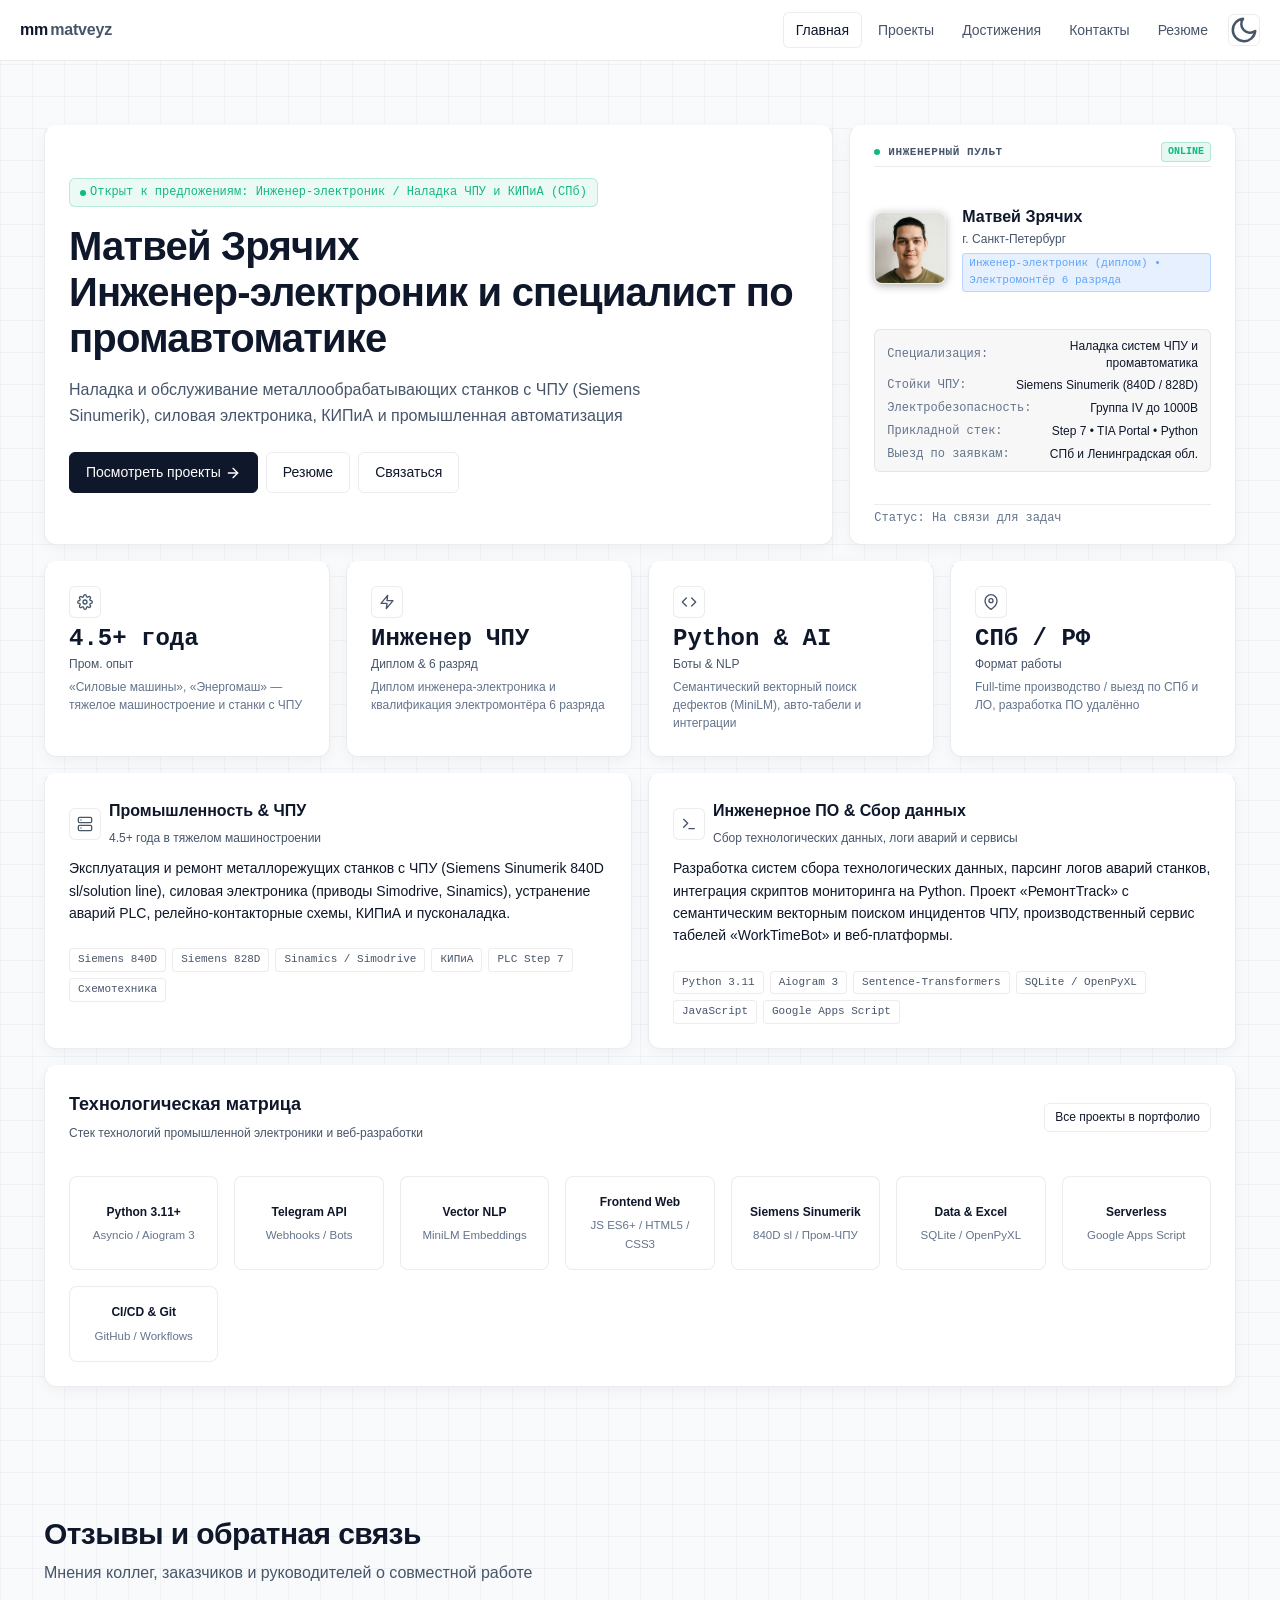
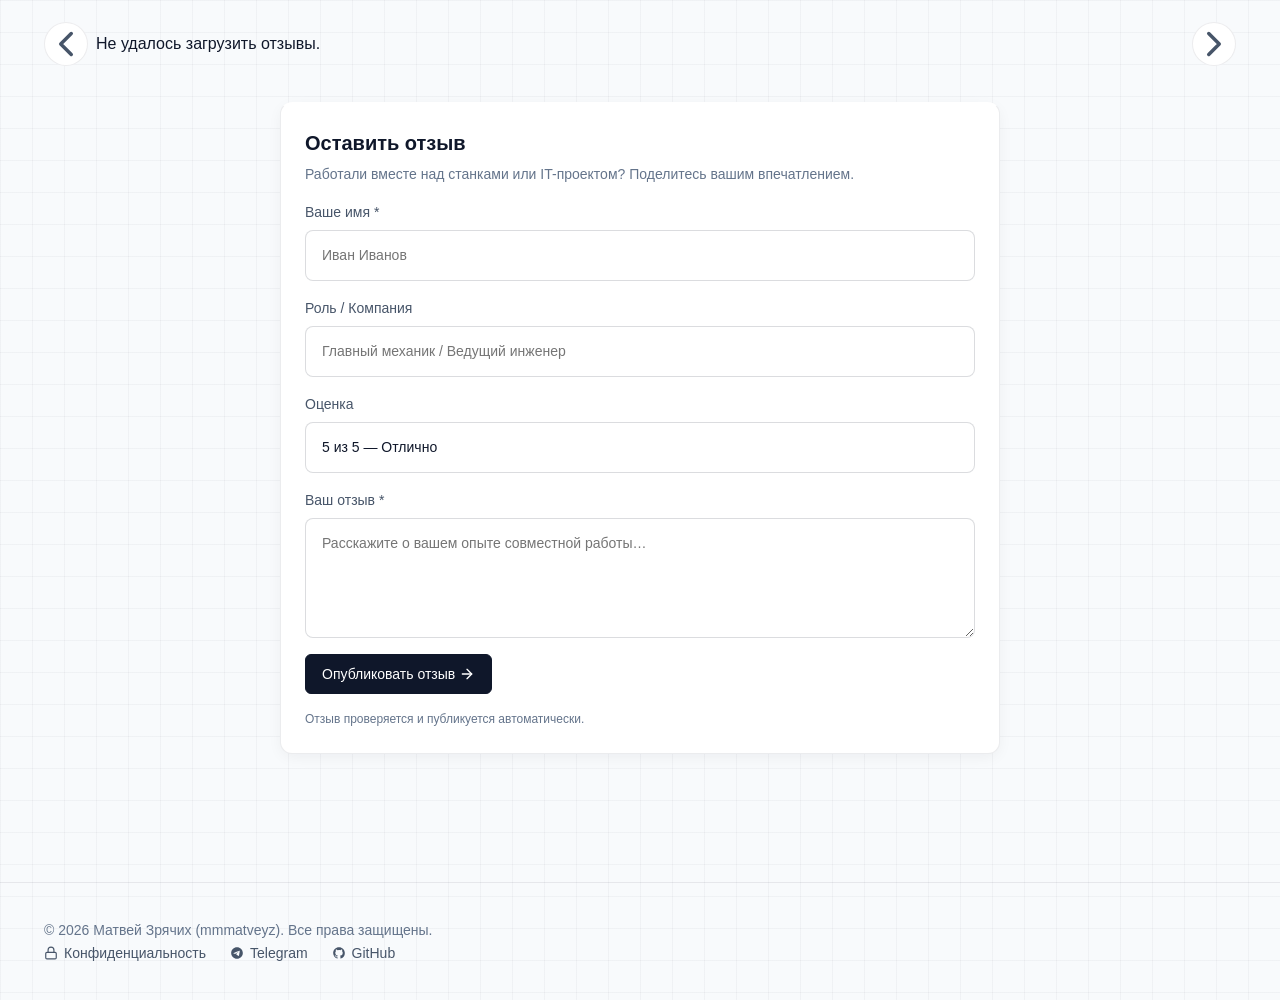
==== commit 2fbfd0ea: "fix(qualification): clearly separate electronics engineer diploma from 6th rank electrician occupati" ====
--- a/index.html
+++ b/index.html
@@ -144,7 +144,7 @@
                         <div>
                             <div style="font-weight: 600; font-size: var(--text-base); color: var(--text-primary);">Матвей Зрячих</div>
                             <div style="font-size: var(--text-xs); color: var(--text-secondary); margin-bottom: 4px;">г. Санкт-Петербург</div>
-                            <span class="badge-accent" style="display: inline-block;">Инженер-электроник (диплом) / 6 разряд</span>
+                            <span class="badge-accent" style="display: inline-block;">Инженер-электроник (диплом) • Электромонтёр 6 разряда</span>
                         </div>
                     </div>
 
@@ -198,7 +198,7 @@
                     </div>
                     <div class="bento-val">Инженер ЧПУ</div>
                     <div class="bento-label">Диплом &amp; 6 разряд</div>
-                    <div class="bento-desc">Дипломированный инженер-электроник с практическим 6 разрядом по ремонту оборудования</div>
+                    <div class="bento-desc">Диплом инженера-электроника и квалификация электромонтёра 6 разряда</div>
                 </div>
 
                 <!-- METRIC 3: IT & AI -->
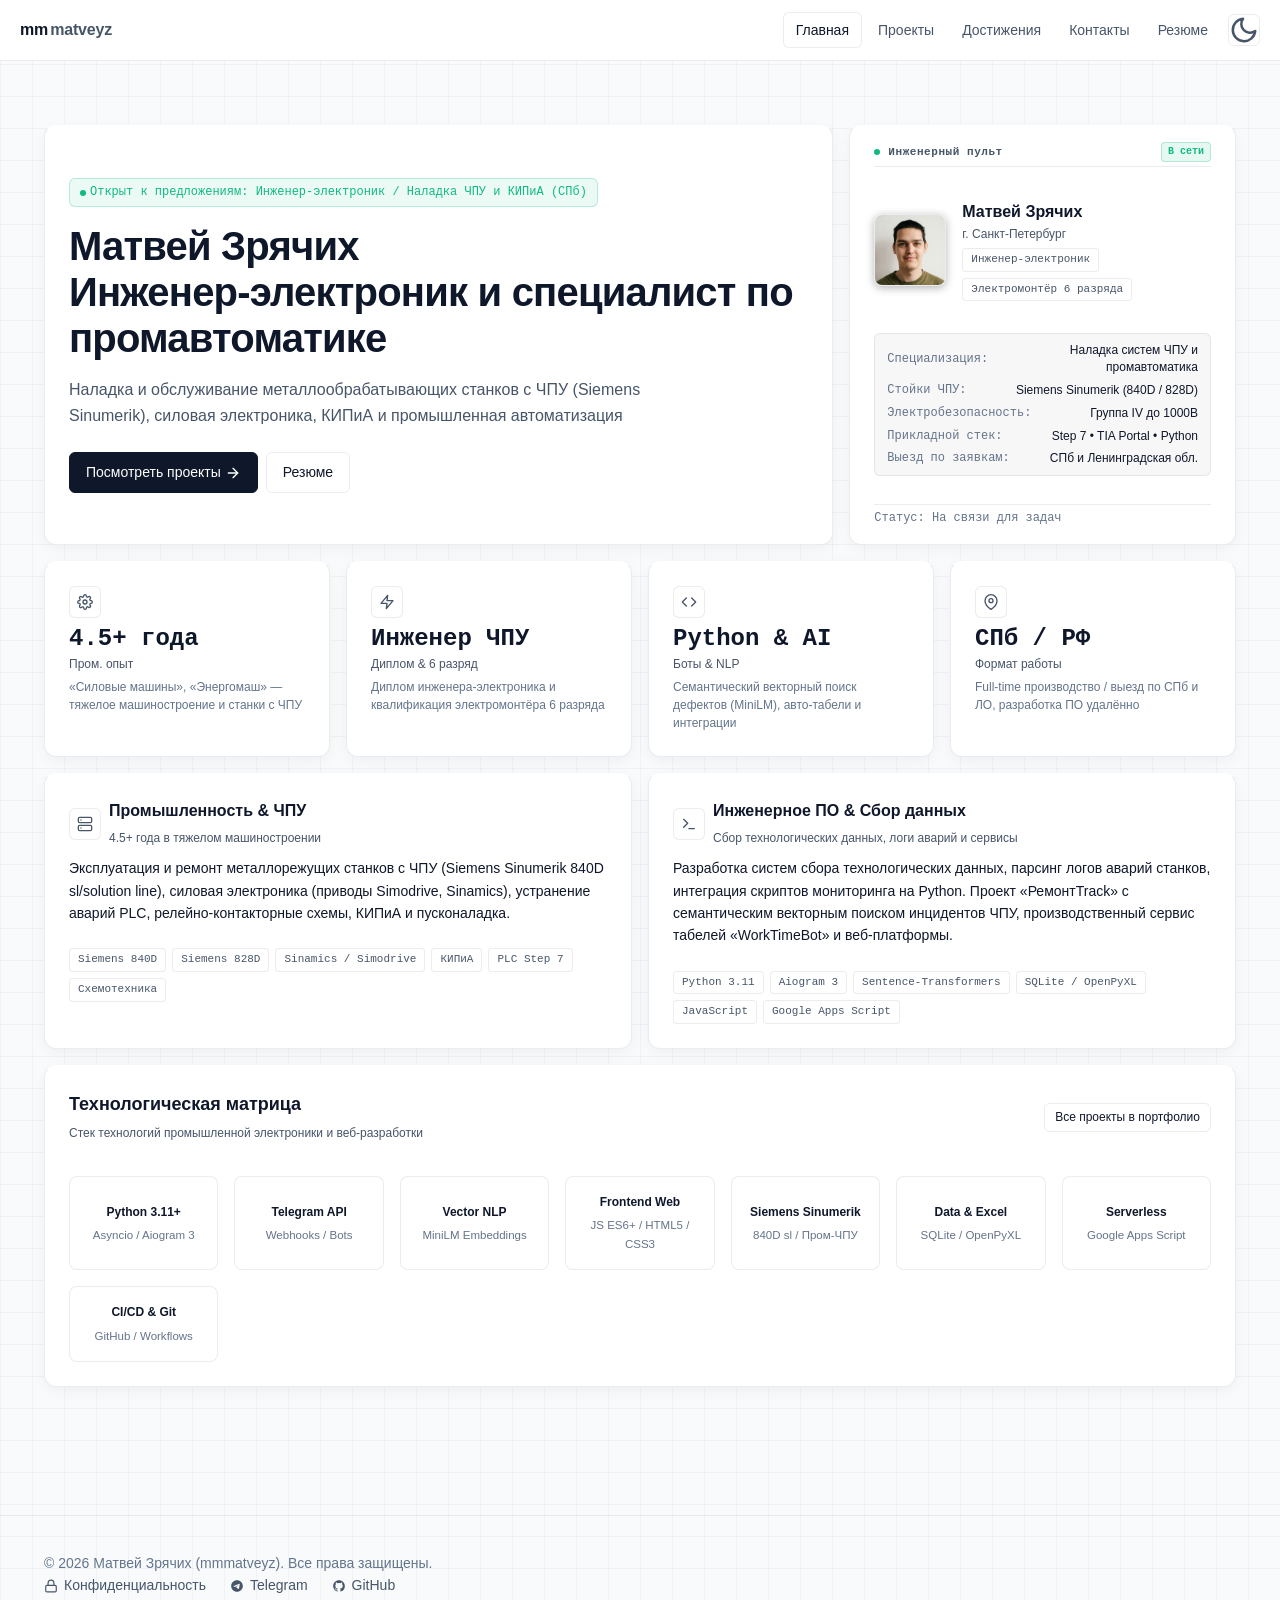
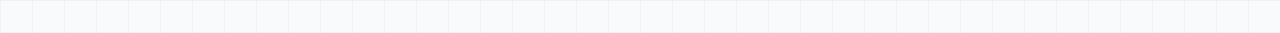
==== commit d975ebab: "refactor: optimize UI and remove reviews section per frontend design guidelines" ====
--- a/index.html
+++ b/index.html
@@ -110,7 +110,7 @@
                     </div>
                     <h1 class="hero-title">
                         Матвей Зрячих<br>
-                        <span class="text-gradient">Инженер-электроник и специалист по промавтоматике</span>
+                        <span class="hero-role">Инженер-электроник и специалист по промавтоматике</span>
                     </h1>
                     <p class="hero-subtitle">Наладка и обслуживание металлообрабатывающих станков с ЧПУ (Siemens Sinumerik), силовая электроника, КИПиА и промышленная автоматизация</p>
 
@@ -123,7 +123,6 @@
                             </svg>
                         </a>
                         <a href="resume.html" class="btn btn-outline">Резюме</a>
-                        <a href="contacts.html" class="btn btn-outline">Связаться</a>
                     </div>
                 </div>
 
@@ -132,9 +131,9 @@
                     <div class="console-head">
                         <div class="console-status">
                             <span class="status-dot"></span>
-                            <span class="console-title">ИНЖЕНЕРНЫЙ ПУЛЬТ</span>
-                        </div>
-                        <span class="console-badge">ONLINE</span>
+                            <span class="console-title">Инженерный пульт</span>
+                        </div>
+                        <span class="console-badge">В сети</span>
                     </div>
 
                     <div class="console-profile-row">
@@ -144,7 +143,10 @@
                         <div>
                             <div style="font-weight: 600; font-size: var(--text-base); color: var(--text-primary);">Матвей Зрячих</div>
                             <div style="font-size: var(--text-xs); color: var(--text-secondary); margin-bottom: 4px;">г. Санкт-Петербург</div>
-                            <span class="badge-accent" style="display: inline-block;">Инженер-электроник (диплом) • Электромонтёр 6 разряда</span>
+                            <div class="badge-list" style="margin-top: 4px;">
+                                <span class="tag-chip">Инженер-электроник</span>
+                                <span class="tag-chip">Электромонтёр 6 разряда</span>
+                            </div>
                         </div>
                     </div>
 
@@ -332,70 +334,7 @@
         </div>
     </section>
 
-    <!-- REVIEWS SECTION (BENTO GLASS) -->
-    <section class="section reveal">
-        <div class="container">
-            <div style="margin-bottom: var(--space-lg);">
-                <h2 class="section-title">Отзывы и обратная связь</h2>
-                <p class="section-subtitle">Мнения коллег, заказчиков и руководителей о совместной работе</p>
-            </div>
-
-            <div class="reviews-wrapper">
-                <button class="carousel-btn left" id="scrollLeft" aria-label="Предыдущий отзыв">
-                    <svg viewBox="0 0 24 24" fill="none" stroke="currentColor" stroke-width="2" stroke-linecap="round" stroke-linejoin="round">
-                        <polyline points="15 18 9 12 15 6"></polyline>
-                    </svg>
-                </button>
-                <div class="testimonials-grid" id="testimonials-list">
-                    <p style="color: var(--text-secondary);">Загрузка отзывов…</p>
-                </div>
-                <button class="carousel-btn right" id="scrollRight" aria-label="Следующий отзыв">
-                    <svg viewBox="0 0 24 24" fill="none" stroke="currentColor" stroke-width="2" stroke-linecap="round" stroke-linejoin="round">
-                        <polyline points="9 18 15 12 9 6"></polyline>
-                    </svg>
-                </button>
-            </div>
-
-            <div class="mt-xl bento-card col-12" style="max-width: 720px; margin-left: auto; margin-right: auto;">
-                <h3 style="font-size: var(--text-xl); font-weight: 700; color: var(--text-primary); margin-bottom: var(--space-xs);">Оставить отзыв</h3>
-                <p style="font-size: var(--text-sm); color: var(--text-muted); margin-bottom: var(--space-md);">Работали вместе над станками или IT-проектом? Поделитесь вашим впечатлением.</p>
-                <form class="contact-form" id="reviewForm" action="https://script.google.com/macros/s/AKfycbxrBExj_TvpbnR4Yd2Q8kvxtmKHyOLMH25m1E9v80xo3Pl7RDaNoMf_4OOhfIX8RJhR/exec" method="POST">
-                    <input type="hidden" name="form-type" value="review">
-                    <input type="text" name="_hp_trap" style="display:none !important;" tabindex="-1" autocomplete="off" aria-hidden="true">
-                    <div class="form-group">
-                        <label class="form-label" for="review-name">Ваше имя *</label>
-                        <input class="form-input" type="text" id="review-name" name="name" required autocomplete="name" placeholder="Иван Иванов">
-                    </div>
-                    <div class="form-group">
-                        <label class="form-label" for="review-role">Роль / Компания</label>
-                        <input class="form-input" type="text" id="review-role" name="role" autocomplete="organization-title" placeholder="Главный механик / Ведущий инженер">
-                    </div>
-                    <div class="form-group">
-                        <label class="form-label" for="review-stars">Оценка</label>
-                        <select class="form-input" id="review-stars" name="stars">
-                            <option value="5">5 из 5 — Отлично</option>
-                            <option value="4">4 из 5 — Хорошо</option>
-                            <option value="3">3 из 5 — Нормально</option>
-                            <option value="2">2 из 5 — Удовлетворительно</option>
-                            <option value="1">1 из 5 — Плохо</option>
-                        </select>
-                    </div>
-                    <div class="form-group">
-                        <label class="form-label" for="review-text">Ваш отзыв *</label>
-                        <textarea class="form-textarea" id="review-text" name="message" required autocomplete="off" placeholder="Расскажите о вашем опыте совместной работы…"></textarea>
-                    </div>
-                    <button type="submit" class="btn btn-primary" style="align-self: flex-start;">
-                        <span>Опубликовать отзыв</span>
-                        <svg viewBox="0 0 24 24" fill="none" stroke="currentColor" stroke-width="2" stroke-linecap="round" stroke-linejoin="round">
-                            <line x1="5" y1="12" x2="19" y2="12"></line>
-                            <polyline points="12 5 19 12 12 19"></polyline>
-                        </svg>
-                    </button>
-                    <p class="form-note">Отзыв проверяется и публикуется автоматически.</p>
-                </form>
-            </div>
-        </div>
-    </section>
+
 </main>
 
 <footer class="footer">
--- a/css/style.css
+++ b/css/style.css
@@ -299,12 +299,14 @@
 .mt-lg { margin-top: var(--space-lg); }
 .mt-xl { margin-top: var(--space-xl); }
 
+.hero-role,
 .text-gradient {
   color: var(--text-primary);
   background: none;
   -webkit-text-fill-color: initial;
 }
 
+[data-theme="light"] .hero-role,
 [data-theme="light"] .text-gradient {
   color: var(--text-primary);
   background: none;
@@ -914,109 +916,6 @@
   to { opacity: 1; transform: translateY(0); }
 }
 
-/* ==========================================================================
-   ⭐ REVIEWS & CAROUSEL
-   ========================================================================== */
-.reviews-wrapper {
-  position: relative;
-  display: flex;
-  align-items: center;
-  gap: var(--space-sm);
-}
-
-.carousel-btn {
-  background: var(--bg-card);
-  border: 1px solid var(--border-subtle);
-  border-radius: 50%;
-  width: 44px;
-  height: 44px;
-  display: flex;
-  align-items: center;
-  justify-content: center;
-  color: var(--text-secondary);
-  cursor: pointer;
-  flex-shrink: 0;
-  transition: background var(--transition-fast), color var(--transition-fast), border-color var(--transition-fast);
-  backdrop-filter: blur(12px);
-}
-
-.carousel-btn:hover {
-  background: var(--accent-primary);
-  color: #ffffff;
-  border-color: var(--accent-primary);
-  transform: scale(1.08);
-}
-
-.testimonials-grid {
-  display: flex;
-  gap: var(--space-md);
-  overflow-x: auto;
-  scroll-behavior: smooth;
-  padding: var(--space-xs) 0;
-  scrollbar-width: none;
-  flex: 1;
-}
-
-.testimonials-grid::-webkit-scrollbar {
-  display: none;
-}
-
-.testimonial-card {
-  min-width: 320px;
-  max-width: 380px;
-  flex-shrink: 0;
-  background: var(--bg-card);
-  border: 1px solid var(--border-subtle);
-  border-radius: var(--radius-md);
-  padding: var(--space-lg);
-}
-
-.testimonial-header {
-  display: flex;
-  align-items: center;
-  gap: var(--space-sm);
-  margin-bottom: var(--space-sm);
-}
-
-.testimonial-avatar {
-  width: 40px;
-  height: 40px;
-  border-radius: 50%;
-  background: linear-gradient(135deg, var(--accent-primary), var(--accent-cyan));
-  color: #ffffff;
-  font-weight: 700;
-  font-size: 15px;
-  display: flex;
-  align-items: center;
-  justify-content: center;
-  flex-shrink: 0;
-}
-
-.testimonial-name {
-  font-weight: 700;
-  font-size: var(--text-sm);
-  color: var(--text-primary);
-}
-
-.testimonial-role {
-  font-size: var(--text-xs);
-  color: var(--text-muted);
-}
-
-.testimonial-text {
-  font-size: var(--text-sm);
-  color: var(--text-secondary);
-  line-height: 1.6;
-  margin-bottom: var(--space-sm);
-  font-style: italic;
-}
-
-.testimonial-rating svg {
-  width: 16px;
-  height: 16px;
-  fill: #fbbf24;
-  margin-right: 2px;
-}
 
 /* ==========================================================================
    📋 FORMS & INPUTS (GLASS 2.0)
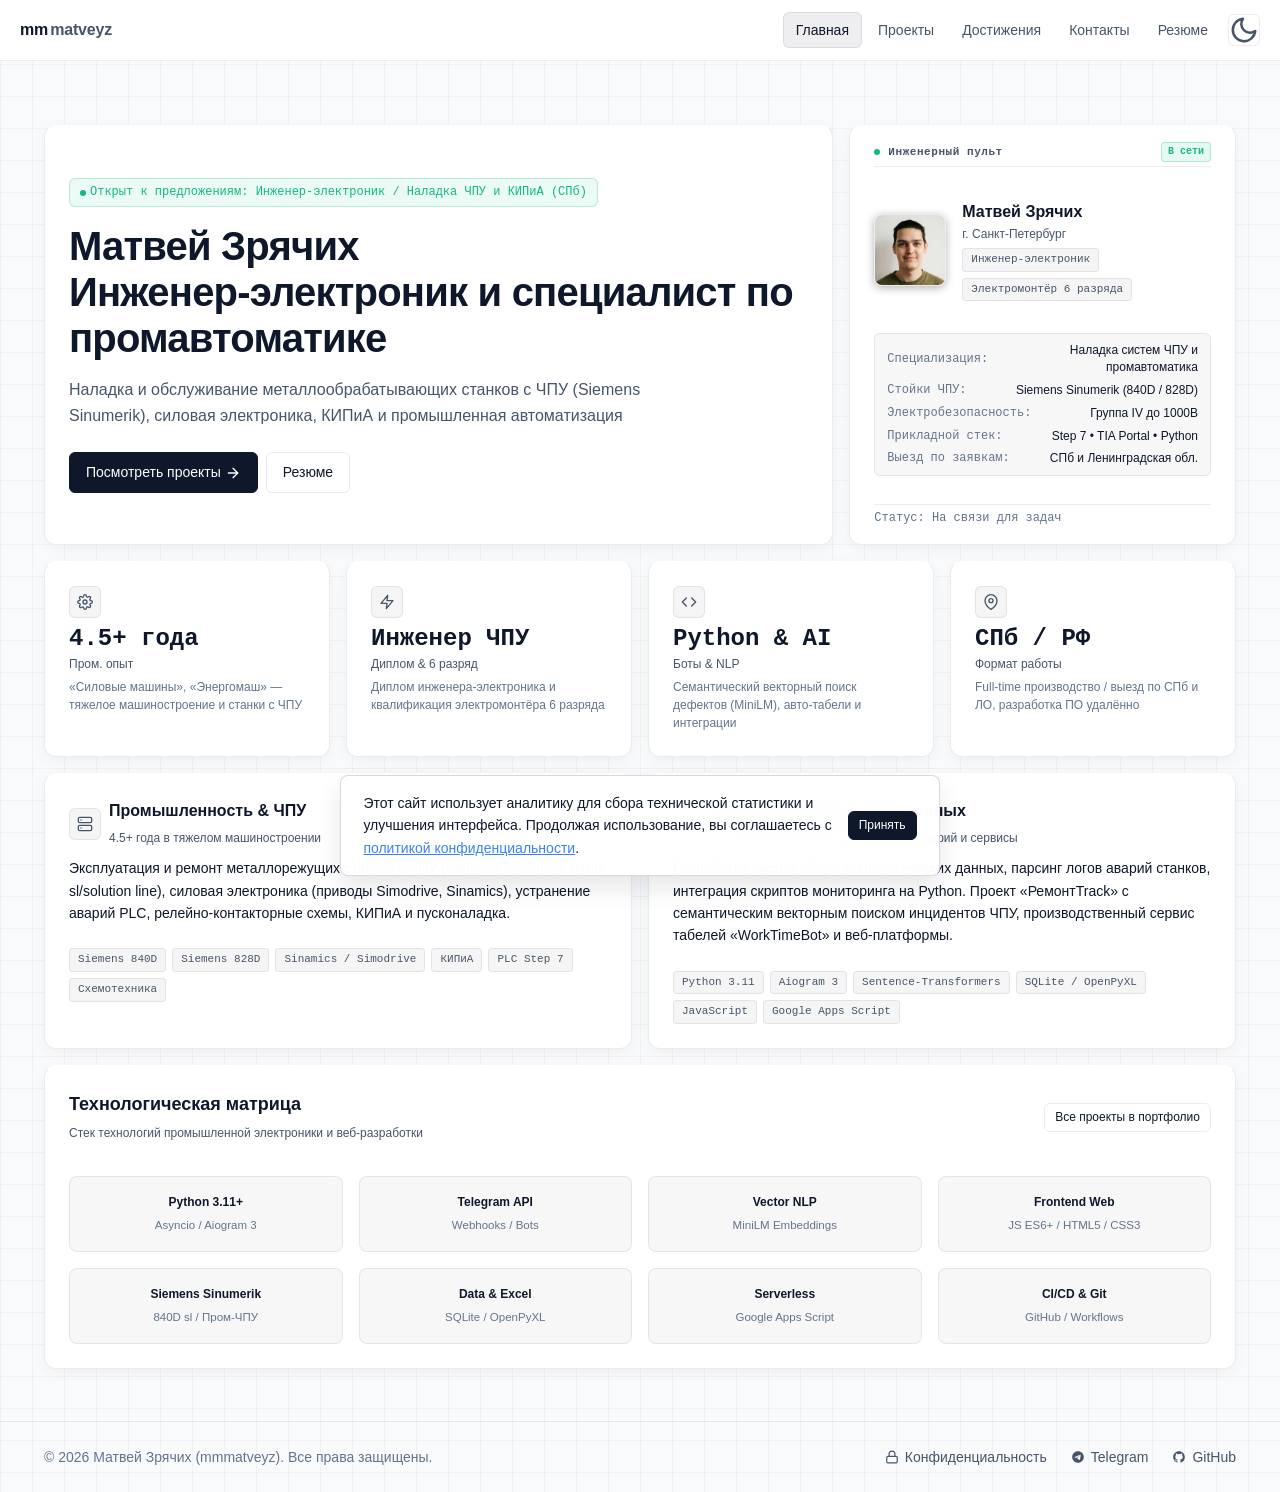
==== commit 8a655f36: "fix(ui): polish light theme, mobile layout, resume, projects, and CSP" ====
--- a/index.html
+++ b/index.html
@@ -65,7 +65,7 @@
     <link rel="yandex-tableau-widget" href="yandex-manifest.json">
 
     <!-- Content Security Policy (CSP) -->
-    <meta http-equiv="Content-Security-Policy" content="default-src 'self'; script-src 'self' 'unsafe-inline' https://mc.yandex.ru; style-src 'self' 'unsafe-inline' https://fonts.googleapis.com; font-src 'self' https://fonts.gstatic.com; img-src 'self' data: https:; connect-src 'self' https://script.google.com https://mc.yandex.ru; form-action 'self' https://script.google.com; object-src 'none'; base-uri 'self';">
+    <meta http-equiv="Content-Security-Policy" content="default-src 'self'; script-src 'self' 'unsafe-inline' https://mc.yandex.ru; style-src 'self' 'unsafe-inline' https://fonts.googleapis.com; font-src 'self' https://fonts.gstatic.com; img-src 'self' data: https:; connect-src 'self' https://script.google.com https://mc.yandex.ru; frame-src https://mc.yandex.ru; form-action 'self' https://script.google.com; object-src 'none'; base-uri 'self';">
 </head>
 <body>
 <a href="#main" class="skip-link">Перейти к основному содержимому</a>
@@ -338,7 +338,7 @@
 </main>
 
 <footer class="footer">
-    <div class="container">
+    <div class="container footer-inner">
         <p>© <span id="year"></span> Матвей Зрячих (mmmatveyz). Все права защищены.</p>
         <div class="footer-links">
             <a href="privacy.html" class="footer-link">
--- a/css/style.css
+++ b/css/style.css
@@ -227,7 +227,7 @@
 }
 
 .section {
-  padding: var(--space-2xl) 0;
+  padding: var(--space-xl) 0;
   position: relative;
 }
 
@@ -391,6 +391,10 @@
   font-weight: 500;
 }
 
+[data-theme="light"] .nav-link.active {
+  background: rgba(15, 23, 42, 0.07);
+}
+
 .theme-toggle {
   background: transparent;
   border: 1px solid var(--border-subtle);
@@ -462,10 +466,13 @@
 }
 
 .bento-card:hover {
-  transform: translateY(-2px);
   border-color: var(--border-hover);
   background: var(--bg-card-hover);
   box-shadow: 0 8px 24px -4px rgba(0, 0, 0, 0.55);
+}
+
+.project-card:hover {
+  transform: translateY(-2px);
 }
 
 [data-theme="light"] .bento-card:hover {
@@ -593,6 +600,11 @@
   box-shadow: none;
 }
 
+[data-theme="light"] .btn-primary:hover {
+  background: #1e293b;
+  border-color: #1e293b;
+}
+
 .btn-outline {
   background: transparent;
   color: var(--text-primary);
@@ -604,6 +616,10 @@
   background: rgba(255, 255, 255, 0.06);
   border-color: var(--border-hover);
   transform: none;
+}
+
+[data-theme="light"] .btn-outline:hover {
+  background: rgba(15, 23, 42, 0.05);
 }
 
 .btn-sm {
@@ -625,6 +641,10 @@
   background: rgba(255, 255, 255, 0.04);
   border: 1px solid var(--border-subtle);
   color: var(--text-secondary);
+}
+
+[data-theme="light"] .bento-icon-badge {
+  background: rgba(15, 23, 42, 0.04);
 }
 
 .bento-icon-badge svg {
@@ -809,6 +829,42 @@
   transform: none;
 }
 
+[data-theme="light"] .tag-chip {
+  background: rgba(15, 23, 42, 0.04);
+}
+
+[data-theme="light"] .tag-chip:hover {
+  background: rgba(15, 23, 42, 0.08);
+}
+
+/* Skill Rows (Achievements) */
+.skill-list {
+  display: flex;
+  flex-direction: column;
+  gap: var(--space-sm);
+}
+
+.skill-row {
+  display: flex;
+  justify-content: space-between;
+  align-items: baseline;
+  gap: 12px;
+  font-size: var(--text-sm);
+}
+
+.skill-row-name {
+  color: var(--text-primary);
+  font-weight: 500;
+}
+
+.skill-row-meta {
+  color: var(--text-muted);
+  font-size: var(--text-xs);
+  font-family: var(--font-mono);
+  text-align: right;
+  flex-shrink: 0;
+}
+
 /* ==========================================================================
    🎛️ PROJECTS & SHOWCASE TABS
    ========================================================================== */
@@ -828,6 +884,22 @@
   display: flex;
   align-items: center;
   justify-content: center;
+}
+
+.project-preview-wrapper.is-portrait {
+  padding: 12px;
+  background-color: #0b0e14;
+  background-image:
+    linear-gradient(to right, rgba(255, 255, 255, 0.03) 1px, transparent 1px),
+    linear-gradient(to bottom, rgba(255, 255, 255, 0.03) 1px, transparent 1px);
+  background-size: 20px 20px;
+}
+
+[data-theme="light"] .project-preview-wrapper.is-portrait {
+  background-color: #f1f5f9;
+  background-image:
+    linear-gradient(to right, rgba(15, 23, 42, 0.04) 1px, transparent 1px),
+    linear-gradient(to bottom, rgba(15, 23, 42, 0.04) 1px, transparent 1px);
 }
 
 .project-preview-wrapper video {
@@ -835,6 +907,16 @@
   height: 100%;
   object-fit: contain;
   background: #080a0f;
+}
+
+.project-preview-wrapper.is-portrait video {
+  width: auto;
+  max-width: 100%;
+  height: 100%;
+  border-radius: 10px;
+  border: 1px solid var(--border-hover);
+  box-shadow: 0 8px 24px rgba(0, 0, 0, 0.45);
+  background: #000;
 }
 
 .project-preview-wrapper img {
@@ -878,6 +960,10 @@
   border: 1px solid var(--border-subtle);
   border-radius: var(--radius-sm);
   margin: var(--space-md) 0 var(--space-sm);
+}
+
+[data-theme="light"] .project-tabs-segmented {
+  background: rgba(15, 23, 42, 0.05);
 }
 
 .segmented-tab-btn {
@@ -1019,6 +1105,16 @@
   gap: var(--space-md);
   z-index: 9999;
   box-shadow: var(--shadow-lg);
+  transition: opacity var(--transition-normal);
+}
+
+.cookie-banner.active {
+  display: flex;
+}
+
+[data-theme="light"] .cookie-banner {
+  background: rgba(255, 255, 255, 0.96);
+  border-color: var(--border-hover);
 }
 
 .modal-overlay {
@@ -1053,6 +1149,10 @@
   box-shadow: var(--shadow-lg);
 }
 
+[data-theme="light"] .modal-card {
+  background: var(--bg-card);
+}
+
 .modal-close {
   position: absolute;
   top: 1.25rem;
@@ -1070,10 +1170,19 @@
   transition: background var(--transition-fast), color var(--transition-fast);
 }
 
+[data-theme="light"] .modal-close {
+  background: rgba(15, 23, 42, 0.05);
+}
+
 .modal-close:hover {
   background: rgba(255, 255, 255, 0.1);
   color: #ffffff;
   transform: rotate(90deg);
+}
+
+[data-theme="light"] .modal-close:hover {
+  background: rgba(15, 23, 42, 0.1);
+  color: var(--text-primary);
 }
 
 body.modal-open {
@@ -1085,8 +1194,8 @@
    ========================================================================== */
 .footer {
   border-top: 1px solid var(--border-subtle);
-  padding: var(--space-xl) 0;
-  margin-top: var(--space-2xl);
+  padding: var(--space-lg) 0;
+  margin-top: var(--space-md);
   color: var(--text-muted);
   font-size: var(--text-sm);
 }
@@ -1102,6 +1211,8 @@
 .footer-links {
   display: flex;
   align-items: center;
+  flex-wrap: wrap;
+  justify-content: center;
   gap: var(--space-lg);
 }
 
@@ -1238,7 +1349,7 @@
    ========================================== */
 .tech-matrix {
   display: grid;
-  grid-template-columns: repeat(auto-fill, minmax(130px, 1fr));
+  grid-template-columns: repeat(4, 1fr);
   gap: var(--space-md);
   margin-top: var(--space-md);
 }
@@ -1257,10 +1368,18 @@
   transition: background var(--transition-fast), border-color var(--transition-fast);
 }
 
+[data-theme="light"] .tech-node {
+  background: rgba(15, 23, 42, 0.03);
+}
+
 .tech-node:hover {
   background: rgba(255, 255, 255, 0.05);
   border-color: var(--border-hover);
   transform: none;
+}
+
+[data-theme="light"] .tech-node:hover {
+  background: rgba(15, 23, 42, 0.06);
 }
 
 .tech-icon {
@@ -1317,6 +1436,10 @@
   background: rgba(255, 255, 255, 0.04);
   border: 1px solid var(--border-subtle);
   color: var(--text-secondary);
+}
+
+[data-theme="light"] .contact-channel-icon {
+  background: rgba(15, 23, 42, 0.04);
 }
 
 .contact-channel-icon.tg-icon {
@@ -1360,6 +1483,12 @@
   border: 1px solid rgba(59, 130, 246, 0.25);
 }
 
+[data-theme="light"] .badge-accent {
+  background: rgba(37, 99, 235, 0.08);
+  color: #2563eb;
+  border-color: rgba(37, 99, 235, 0.22);
+}
+
 .contact-channel-val {
   font-size: var(--text-sm);
   font-weight: 600;
@@ -1387,6 +1516,10 @@
   background: rgba(0, 0, 0, 0.28);
   border: 1px solid var(--border-subtle);
   margin-top: var(--space-xs);
+}
+
+[data-theme="light"] .contact-geo {
+  background: rgba(15, 23, 42, 0.03);
 }
 
 .geo-header {
@@ -1415,9 +1548,13 @@
 }
 
 @media (max-width: 768px) {
+  .container {
+    padding: 0 16px;
+  }
+
   .header {
-    top: var(--space-xs);
-    padding: 0 var(--space-xs);
+    top: 0;
+    padding: 0;
   }
 
   .menu-toggle {
@@ -1428,10 +1565,11 @@
     display: none;
     position: absolute;
     top: calc(100% + 8px);
-    left: var(--space-xs);
-    right: var(--space-xs);
-    background: rgba(11, 15, 23, 0.95);
+    left: 16px;
+    right: 16px;
+    background: rgba(11, 15, 23, 0.96);
     backdrop-filter: blur(20px);
+    -webkit-backdrop-filter: blur(20px);
     border: 1px solid var(--border-subtle);
     border-radius: var(--radius-md);
     flex-direction: column;
@@ -1440,16 +1578,42 @@
     box-shadow: var(--shadow-lg);
   }
 
+  [data-theme="light"] .nav {
+    background: rgba(255, 255, 255, 0.96);
+    border-color: var(--border-hover);
+  }
+
   .nav.active {
     display: flex;
   }
 
+  .bento-card,
+  .console-bento-card {
+    padding: 16px;
+  }
+
   .hero-bento-main {
     min-height: auto;
   }
 
   .hero-title {
     font-size: var(--text-2xl);
+  }
+
+  .status-pill {
+    font-size: 11px;
+    line-height: 1.4;
+    padding: 5px 10px;
+  }
+
+  .telemetry-row {
+    gap: 10px;
+    align-items: flex-start;
+  }
+
+  .tech-matrix {
+    grid-template-columns: repeat(2, 1fr);
+    gap: var(--space-sm);
   }
 
   .bento-val {
@@ -1468,6 +1632,32 @@
   .footer-inner {
     flex-direction: column;
     text-align: center;
+  }
+
+  .cookie-banner {
+    flex-direction: column;
+    align-items: stretch;
+    bottom: 12px;
+    padding: 12px 16px;
+  }
+}
+
+@media (max-width: 640px) {
+  .skill-row {
+    flex-direction: column;
+    align-items: flex-start;
+    gap: 2px;
+    padding-bottom: 6px;
+    border-bottom: 1px solid var(--border-subtle);
+  }
+
+  .skill-row:last-child {
+    padding-bottom: 0;
+    border-bottom: none;
+  }
+
+  .skill-row-meta {
+    text-align: left;
   }
 }
 
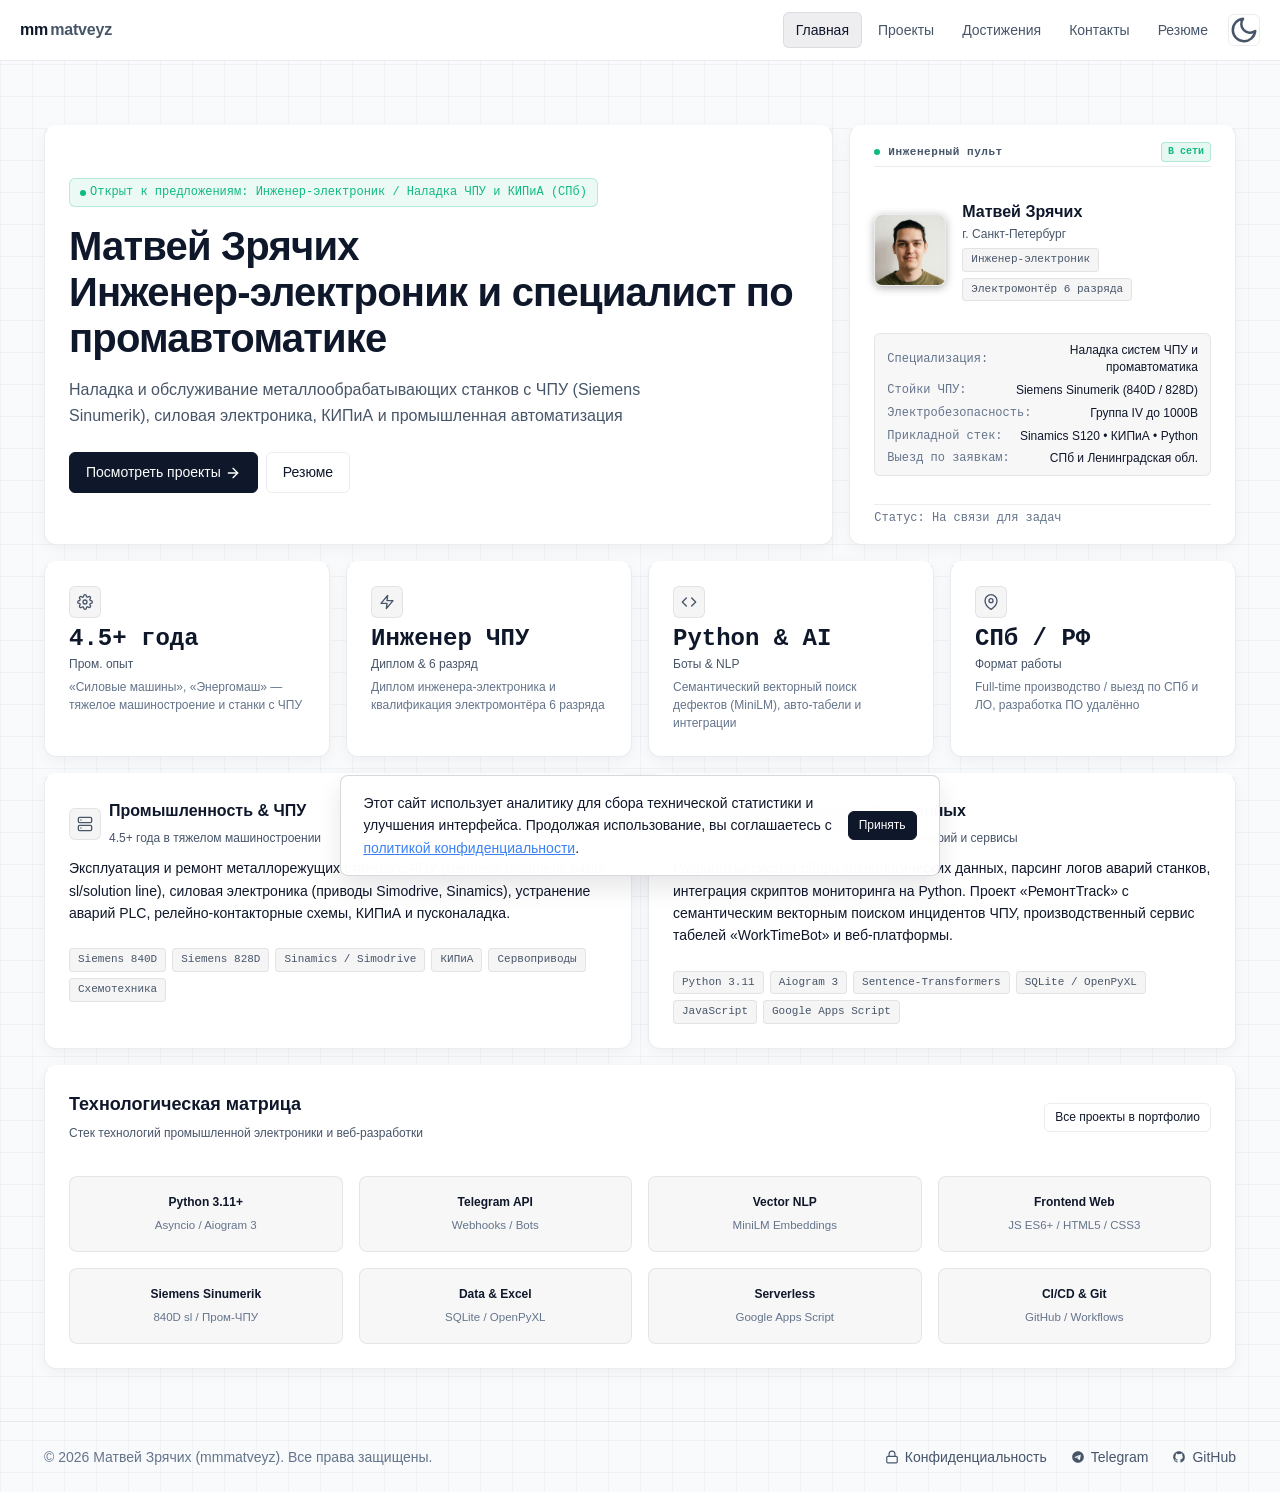
==== commit 389008cb: "fix(copy): update CNC experience and remove Step 7, TIA Portal, Heidenhain references" ====
--- a/index.html
+++ b/index.html
@@ -165,7 +165,7 @@
                         </div>
                         <div class="telemetry-row">
                             <span class="telemetry-key">Прикладной стек:</span>
-                            <span class="telemetry-val">Step 7 • TIA Portal • Python</span>
+                            <span class="telemetry-val">Sinamics S120 • КИПиА • Python</span>
                         </div>
                         <div class="telemetry-row">
                             <span class="telemetry-key">Выезд по заявкам:</span>
@@ -253,7 +253,7 @@
                         <span class="tag-chip">Siemens 828D</span>
                         <span class="tag-chip">Sinamics / Simodrive</span>
                         <span class="tag-chip">КИПиА</span>
-                        <span class="tag-chip">PLC Step 7</span>
+                        <span class="tag-chip">Сервоприводы</span>
                         <span class="tag-chip">Схемотехника</span>
                     </div>
                 </div>
